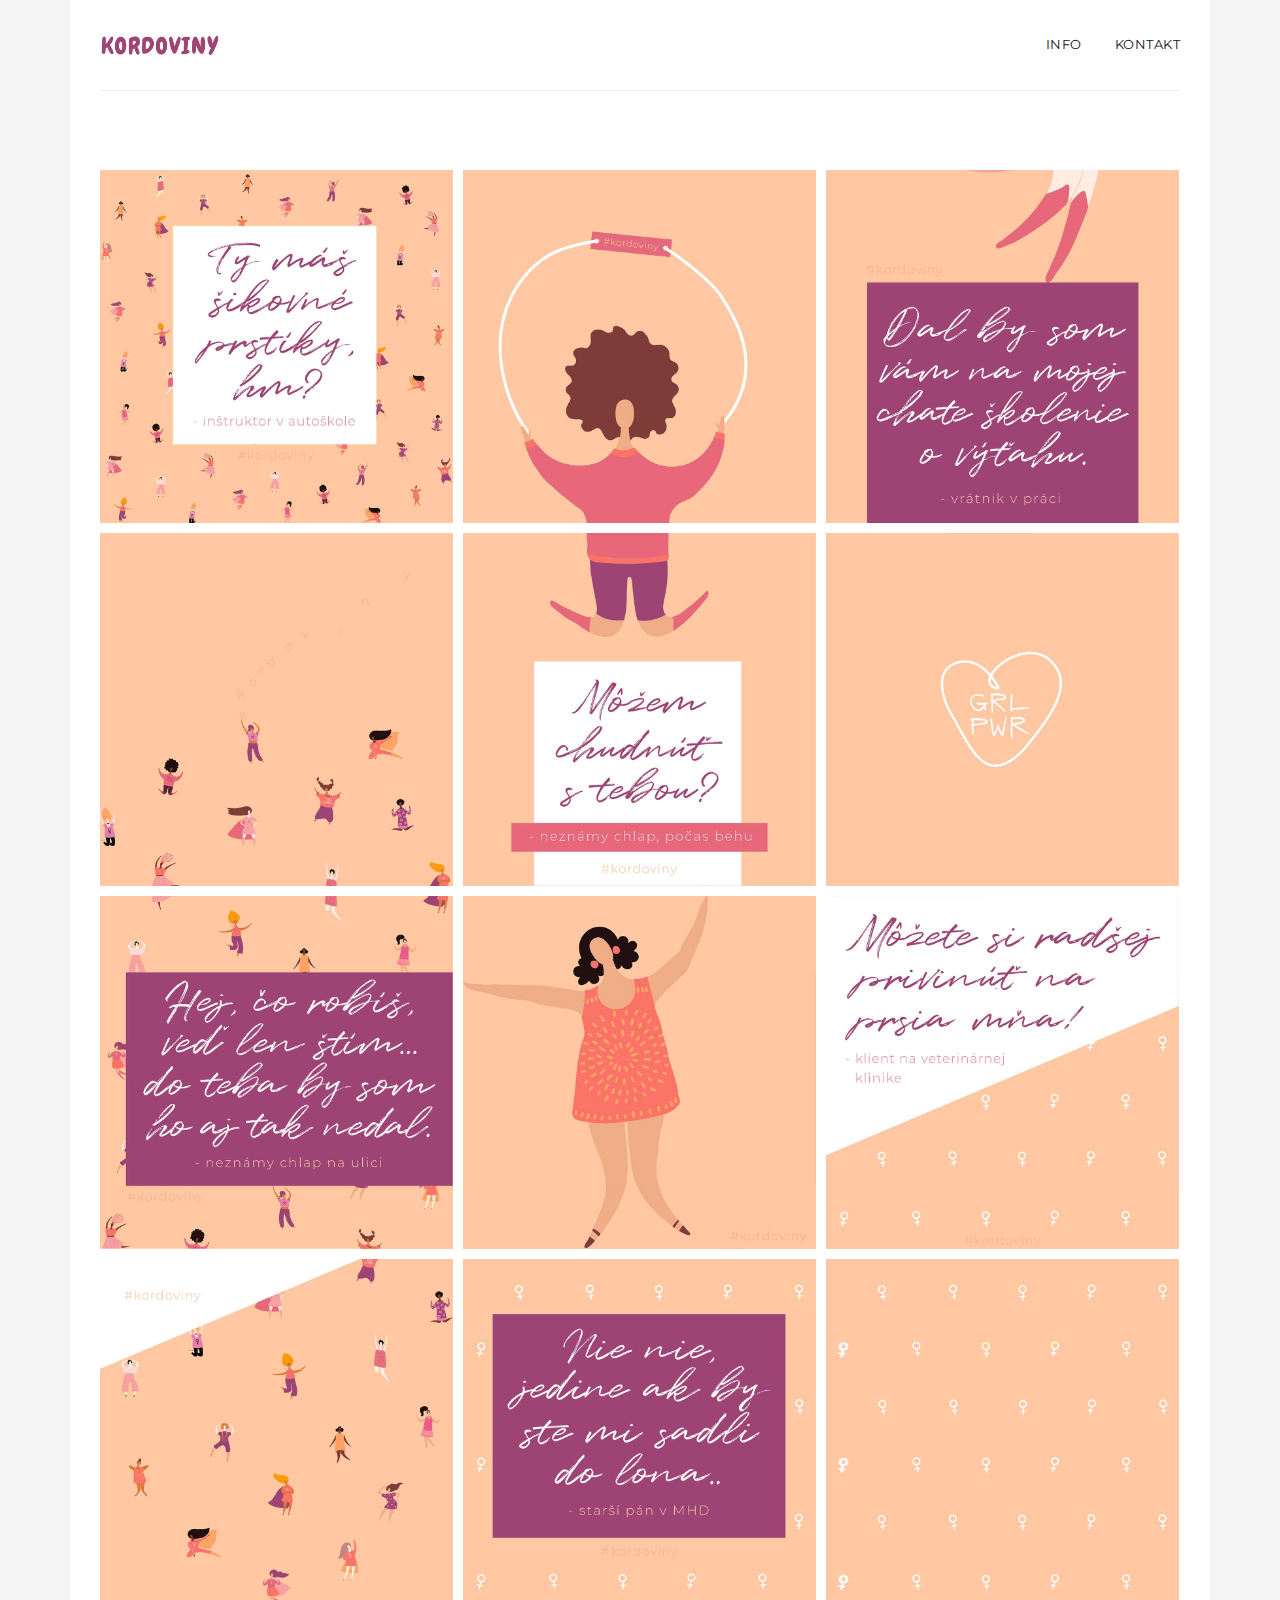
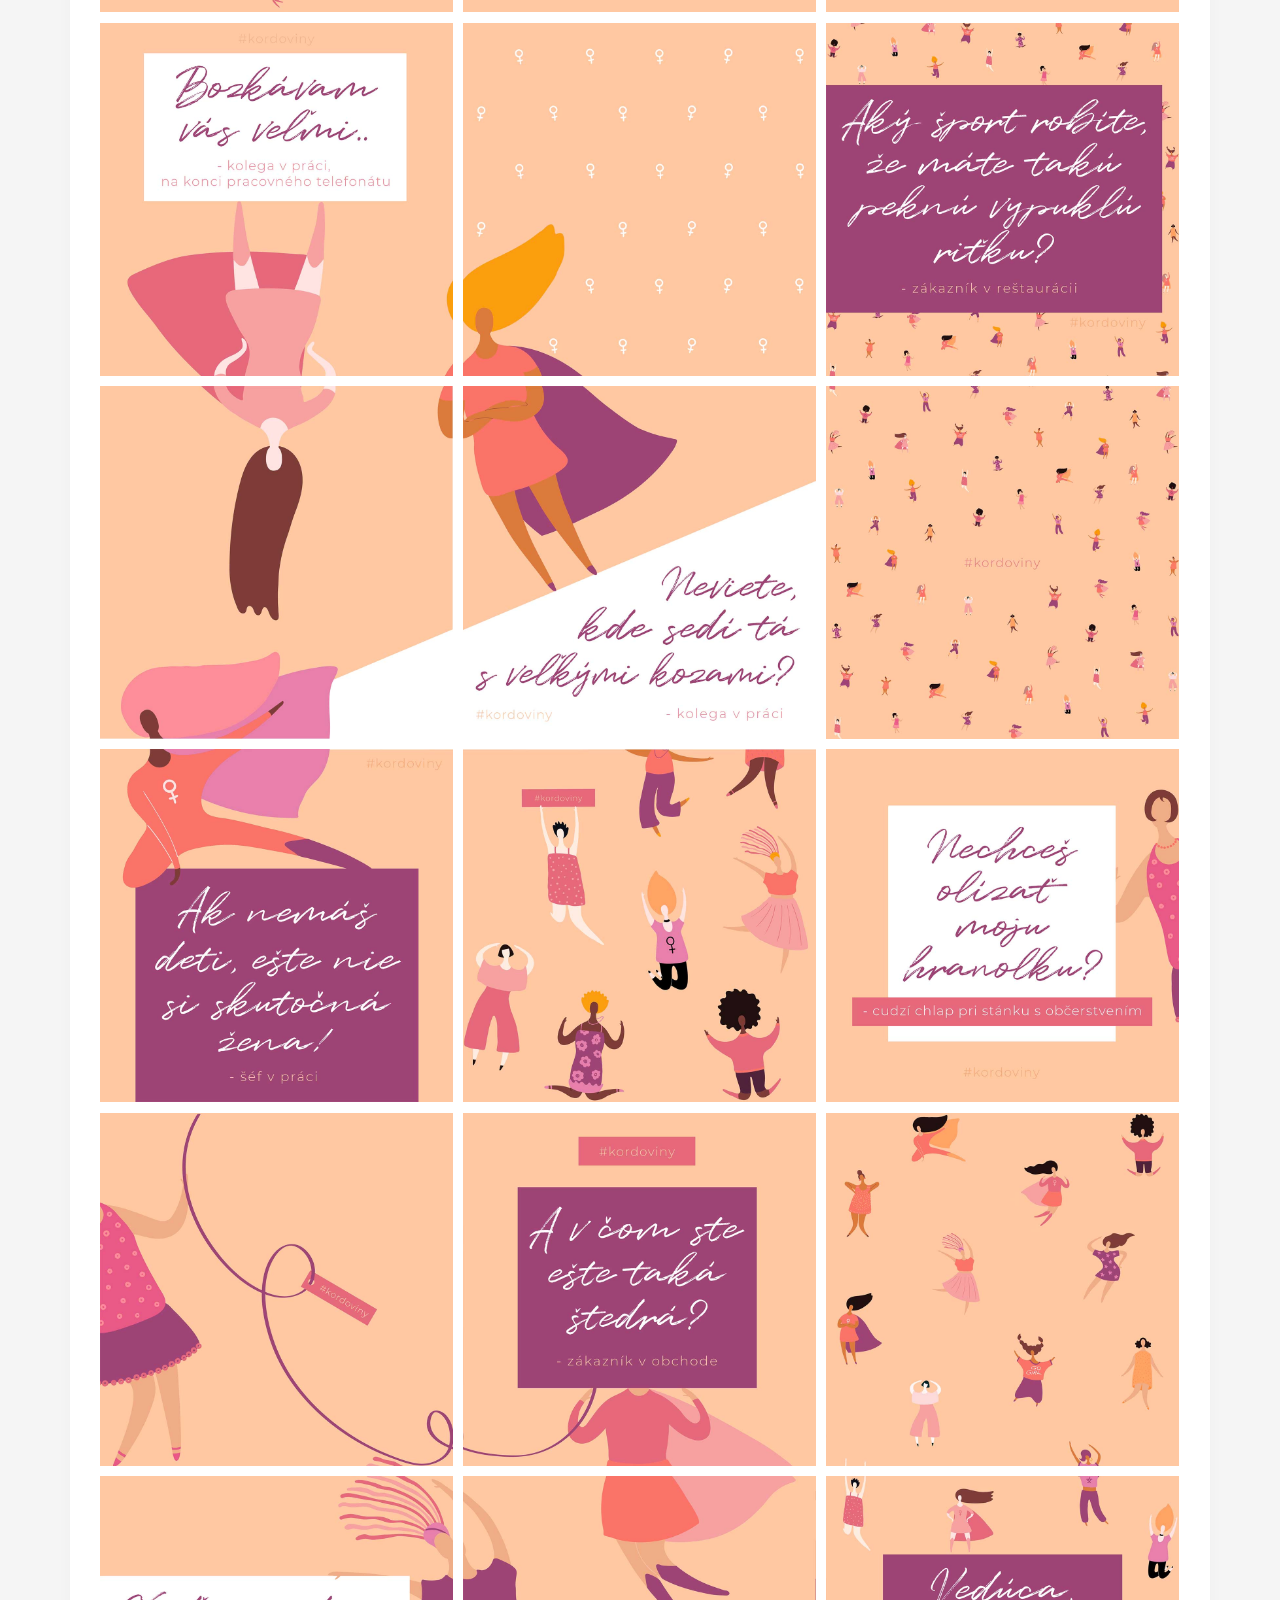
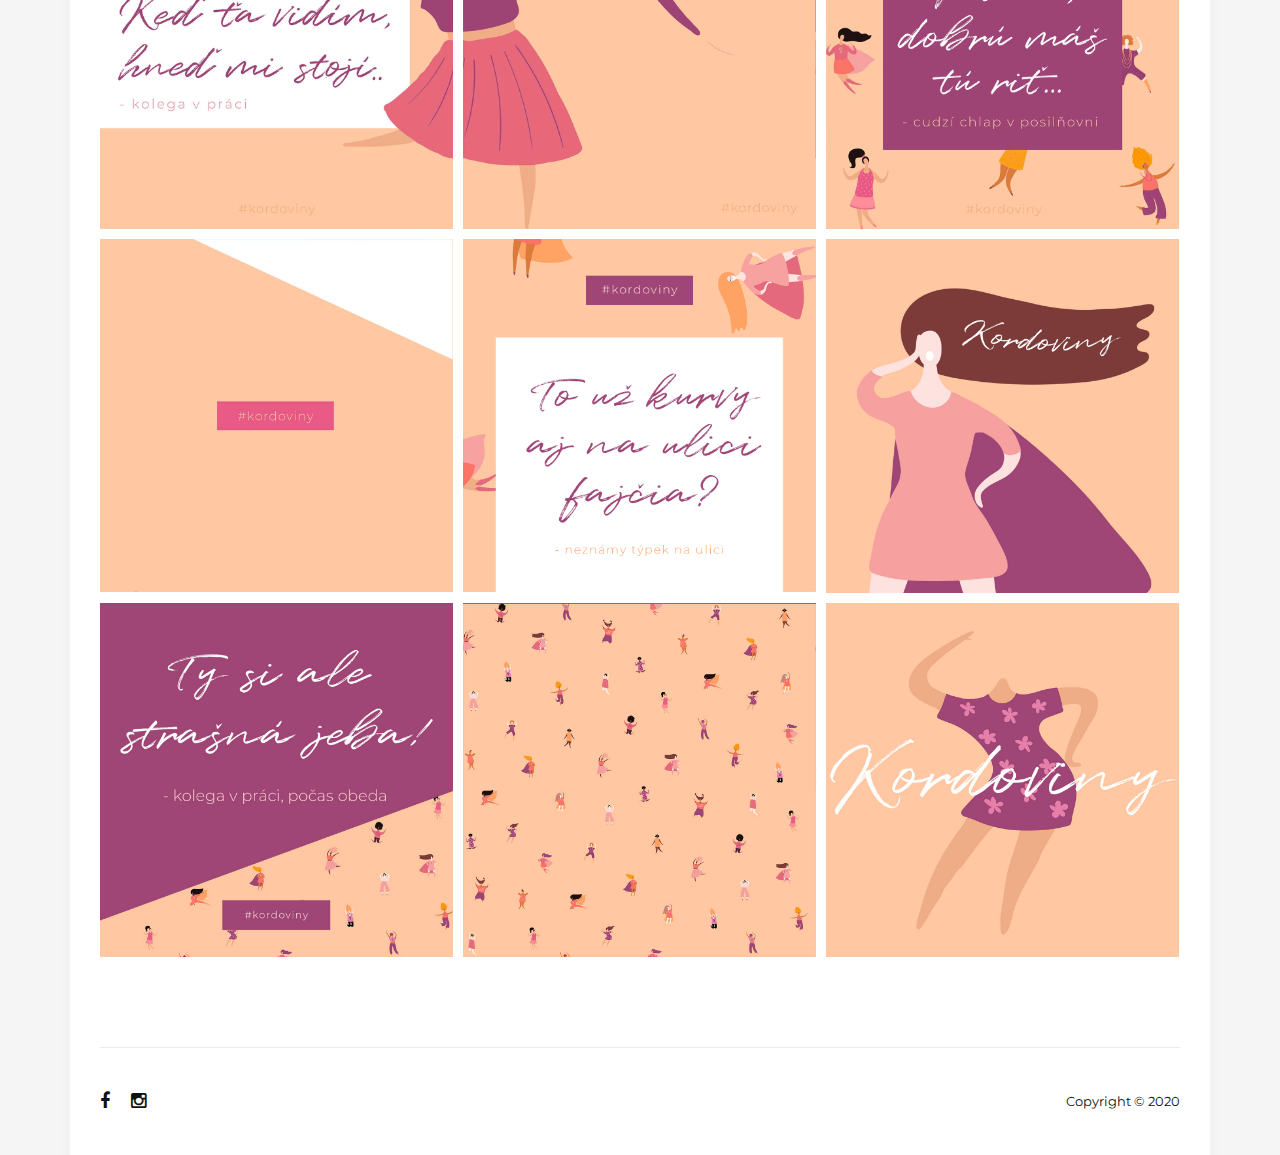
==== index.html @ 315b5cdc "initial commit from anicka" ====
<!DOCTYPE html>
<html lang="en">
<head>

<!-- page title -->
<title>Kordoviny</title>

<!-- theme css --> 
<link href="assets/css/structure.css" rel="stylesheet" type="text/css" />
<link href="assets/css/style.css" rel="stylesheet" type="text/css" />
<link href="assets/css/responsive.css" rel="stylesheet" type="text/css" />
<link href="assets/css/animate.css" rel="stylesheet" type="text/css" />
<!-- carousel css -->
<link href="assets/js/lib/owl-carousel/owl.carousel.css" rel="stylesheet">

<!-- responsive meta tag -->
<meta name="viewport" content="width=device-width, initial-scale=1.0" />
<meta charset="UTF-8">

<!-- google fonts used -->
<link href='https://fonts.googleapis.com/css?family=Montserrat' rel='stylesheet' type='text/css'>
<link href='https://fonts.googleapis.com/css?family=Open+Sans:400,300' rel='stylesheet' type='text/css'>

</head>


<body class="page-template-portfolio boxed">

<!-- header -->
<header id="site-header" class="fixed-header">
	
	<div class="header-main">
		<div class="container">

			<div class="header-inner clearfix">
		
				<div class="medium-header-container">
				
					<!-- Site logo -->
					<a href="index.html" id="site-logo"></a>
					
					<!-- Mobile burger icon -->
					<div id="mobile-nav-button" class="hidden-desk hidden-tab">
						<div id="mobile-nav-icon">
							<span></span>
							<span></span>
							<span></span>
							<span></span>
						</div>
					</div>
					
				</div>
				
				<!-- header nav menu -->
				<nav id="header-nav">
				
					<ul id="nav-ul" class="menu font-montserrat-reg clearfix">
					
						
						
						
						<!-- Nav item - no drop down -->
						<li class="menu-item menu-item-has-children">
							<a href="info.html">Info<span class="sub-drop-icon fa fa-angle-down"></span></a>
							
						</li>
						
						
						
						<!-- Nav item - single tier drop down -->
						<li class="menu-item menu-item-has-children">
							<a href="kontakt.html">Kontakt<span class="sub-drop-icon fa fa-angle-down"></span></a>
							
						</li>
						
					</ul>
				
				</nav>
				
			</div>
			
		</div>
	</div>

</header>


<div id="main-content">

	<!-- portfolio section -->
	<section class="portfolio-section">
		<div class="container">
		
			<div class="section-inner no-border">
			
				
		
				<!-- portfolio item list -->
				<ul id="portfolio-items" class="row clearfix" data-layout-style="grid">
			
					<!-- 170 -->
					<li class="col-xlarge-4 col-medium-4 ">
							<img src="assets/img/kordoviny_170.jpg" class="image" alt="" />
					</li>
					
					<!-- 169 -->
					<li class="col-xlarge-4 col-medium-4 ">
							<img src="assets/img/kordoviny_169.jpg" class="image" alt="" />
					</li>
					
					<!-- 168 -->
					<li class="col-xlarge-4 col-medium-4 ">
						<a href="#" class="portfolio-item">
							<img src="assets/img/kordoviny_168.jpg" class="image" alt="" />
						</a>
					</li>
					
									
					<!-- 167 -->
					<li class="col-xlarge-4 col-medium-4 ">
							<img src="assets/img/kordoviny_167.jpg" class="image" alt="" />
					</li>
					
					<!-- 166 -->
					<li class="col-xlarge-4 col-medium-4 design">
							<img src="assets/img/kordoviny_166.jpg" class="image" alt="" />
					</li>
					
					<!-- 165 -->
					<li class="col-xlarge-4 col-medium-4 design">
						<a href="#" class="portfolio-item">
							<img src="assets/img/kordoviny_165.jpg" class="image" alt="" />
						</a>
					</li>
					
					<!-- 164 -->
					<li class="col-xlarge-4 col-medium-4 design">
						<a href="#" class="portfolio-item">
							<img src="assets/img/kordoviny_164.jpg" class="image" alt="" />
						</a>
					</li>
					
					<!-- 163 -->
					<li class="col-xlarge-4 col-medium-4 ">
							<img src="assets/img/kordoviny_163.jpg" class="image" alt="" />
					</li>
					
					<!-- 162 -->
					<li class="col-xlarge-4 col-medium-4 design">
							<img src="assets/img/kordoviny_162.jpg" class="image" alt="" />
					</li>
					
					<!-- 161 -->
					<li class="col-xlarge-4 col-medium-4 design">
						<a href="#" class="portfolio-item">
							<img src="assets/img/kordoviny_161.jpg" class="image" alt="" />
						</a>
					</li>
					
					<!-- 160 -->
					<li class="col-xlarge-4 col-medium-4 ">
							<img src="assets/img/kordoviny_160.jpg" class="image" alt="" />
					</li>
					
					<!-- 159 -->
					<li class="col-xlarge-4 col-medium-4 design">
							<img src="assets/img/kordoviny_159.jpg" class="image" alt="" />
					</li>
					
					<!-- 158 -->
					<li class="col-xlarge-4 col-medium-4 ">
						<a href="#" class="portfolio-item">
							<img src="assets/img/kordoviny_158.jpg" class="image" alt="" />
						</a>
					</li>
					
					<!-- 157 -->
					<li class="col-xlarge-4 col-medium-4 ">
							<img src="assets/img/kordoviny_157.jpg" class="image" alt="" />
					</li>
					
					<!-- 156 -->
					<li class="col-xlarge-4 col-medium-4 ">
							<img src="assets/img/kordoviny_156.jpg" class="image" alt="" />
					</li>
					
					<!-- 155 -->
					<li class="col-xlarge-4 col-medium-4 ">
						<a href="#" class="portfolio-item">
							<img src="assets/img/kordoviny_155.jpg" class="image" alt="" />
						</a>
					</li>
					
					<!-- 154 -->
					<li class="col-xlarge-4 col-medium-4 ">
							<img src="assets/img/kordoviny_154.jpg" class="image" alt="" />
					</li>
					
					<!-- 153 -->
					<li class="col-xlarge-4 col-medium-4 ">
							<img src="assets/img/kordoviny_153.jpg" class="image" alt="" />
					</li>
					
					<!-- 152 -->
					<li class="col-xlarge-4 col-medium-4 ">
						<a href="#" class="portfolio-item">
							<img src="assets/img/kordoviny_152.jpg" class="image" alt="" />
						</a>
					</li>
					
					<!-- 151 -->
					<li class="col-xlarge-4 col-medium-4 ">
							<img src="assets/img/kordoviny_151.jpg" class="image" alt="" />
					</li>
					
					<!-- 150 -->
					<li class="col-xlarge-4 col-medium-4 ">
							<img src="assets/img/kordoviny_150.jpg" class="image" alt="" />
					</li>
					
					<!-- 149 -->
					<li class="col-xlarge-4 col-medium-4 ">
						<a href="#" class="portfolio-item">
							<img src="assets/img/kordoviny_149.jpg" class="image" alt="" />
						</a>
					</li>
					
					<!-- 148 -->
					<li class="col-xlarge-4 col-medium-4 ">
							<img src="assets/img/kordoviny_148.jpg" class="image" alt="" />
					</li>
					
					<!-- 147 -->
					<li class="col-xlarge-4 col-medium-4 ">
							<img src="assets/img/kordoviny_147.jpg" class="image" alt="" />
					</li>
					
					<!-- 146 -->
					<li class="col-xlarge-4 col-medium-4 ">
						<a href="#" class="portfolio-item">
							<img src="assets/img/kordoviny_146.jpg" class="image" alt="" />
						</a>
					</li>
					
					<!-- 145 -->
					<li class="col-xlarge-4 col-medium-4 ">
							<img src="assets/img/kordoviny_145.jpg" class="image" alt="" />
					</li>
					
					<!-- 144 -->
					<li class="col-xlarge-4 col-medium-4 ">
							<img src="assets/img/kordoviny_144.jpg" class="image" alt="" />
					</li>					
					
					<!-- 143 -->
					<li class="col-xlarge-4 col-medium-4 design">
						<a href="kordoviny_post-1.html" class="portfolio-item">
							<img src="assets/img/kordoviny_143.jpg" class="image" alt="" />
						</a>
					</li>
					
					
					
					<!-- 005 -->
					<li class="col-xlarge-4 col-medium-4 design">
						<a href="#" class="portfolio-item">
							<img src="assets/img/kordoviny_5.jpg" class="image" alt="" />
							
						</a>
					</li>

					<!-- 004 -->
					<li class="col-xlarge-4 col-medium-4 design">
							<img src="assets/img/kordoviny_4.jpg" class="image" alt="" />
												
					</li>
														
					<!-- 003 -->
					<li class="col-xlarge-4 col-medium-4 design">
						
							<img src="assets/img/kordoviny_3.jpg" class="image" alt="" />
							
						</a>
					</li>
					
					<!-- 002 -->
					<li class="col-xlarge-4 col-medium-4 design">
						
							<img src="assets/img/kordoviny_2.jpg" class="image" alt="" />
													
					</li>
					
					<!-- 001 -->
					<li class="col-xlarge-4 col-medium-4 design">
						<a href="kordoviny_post-1.html" class="portfolio-item">
							<img src="assets/img/kordoviny_1.jpg" class="image" alt="" />
							<!-- portfolio item hover -->
							<div class="portfolio-hover">
								<div class="portfolio-hover-content">
									<h3 class="font-montserrat-reg">Ahojte!</h3>
									<p class="font-opensans-reg">19.8.2019</p>
								</div>
							</div>
						</a>
					</li>
					
				
					
				
					
					
					
					
					
				</ul>
				
				
				
				
				
				
				
				
				
				
				
			
			</div>
		
		</div>
	</section>
	
</div>


<!-- footer -->
<footer>

	<div id="footer-main">
		<div class="container">
			
			<div id="footer-inner" class="clearfix">
			
				<!-- footer social icons -->
				<ul id="footer-social">
					<li><a href="https://www.facebook.com/kordoviny" target="_blank"><i class="fa fa-facebook"></i></a></li>
					<li><a href="https://www.instagram.com/kordoviny/" target="_blank"><i class="fa fa-instagram"></i></a></li>
				</ul>
				
				<!-- footer right section -->
				<div id="footer-right">
				
					<!-- copyright text -->
					<p id="footer-copyright" class="font-montserrat-reg">Copyright &copy; 2020</p>
				
					<!-- scroll to top -->
					<div id="scroll-top">
						<span class="fa fa-angle-up"></span>
					</div>
				
				</div>
			
			</div>
			
		</div>
	</div>

</footer>


<script type="text/javascript" src="http://ajax.googleapis.com/ajax/libs/jquery/2.0.0/jquery.min.js"></script>
<script type="text/javascript" src="assets/js/lib/owl-carousel/owl.carousel.min.js"></script>
<script type="text/javascript" src="assets/js/lib/jquery.sharrre.min.js"></script>
<script type="text/javascript" src="assets/js/lib/isotope/isotope.js"></script>
<script type="text/javascript" src="assets/js/lib/isotope/packery.js"></script>
<script type="text/javascript" src="assets/js/main.js"></script>

</body>
</html>
---- assets/css/structure.css ----
/* --------------

Theme name: Intent
Author: Lucid Themes
Version: 1.0
Last change: 27/07/2016

-------------- */

html {-webkit-tap-highlight-color:rgba(0, 0, 0, 0);-webkit-font-smoothing: antialiased}
html{font-family:sans-serif;-ms-text-size-adjust:100%;-webkit-text-size-adjust:100%}body{margin:0}article,aside,details,figcaption,figure,footer,header,hgroup,main,nav,section,summary{display:block}audio,canvas,progress,video{display:inline-block;vertical-align:baseline}audio:not([controls]){display:none;height:0}[hidden],template{display:none}a{background:0 0}a:active,a:hover{outline:0}abbr[title]{border-bottom:1px dotted}b,strong{font-weight:700}dfn{font-style:italic}h1{font-size:2em;margin:.67em 0}mark{background:#ff0;color:#000}small{font-size:80%}sub,sup{font-size:75%;line-height:0;position:relative;vertical-align:baseline}sup{top:-.5em}sub{bottom:-.25em}img{border:0}svg:not(:root){overflow:hidden}figure{margin:1em 40px}hr{-moz-box-sizing:content-box;box-sizing:content-box;height:0}pre{overflow:auto}code,kbd,pre,samp{font-family:monospace,monospace;font-size:1em}button,input,optgroup,select,textarea{color:inherit;font:inherit;margin:0}button{overflow:visible}button,select{text-transform:none}button,html input[type=button],input[type=reset],input[type=submit]{-webkit-appearance:button;cursor:pointer}button[disabled],html input[disabled]{cursor:default}button::-moz-focus-inner,input::-moz-focus-inner{border:0;padding:0}input{line-height:normal}input[type=checkbox],input[type=radio]{box-sizing:border-box;padding:0}input[type=number]::-webkit-inner-spin-button,input[type=number]::-webkit-outer-spin-button{height:auto}input[type=search]{-webkit-appearance:textfield;-moz-box-sizing:content-box;-webkit-box-sizing:content-box;box-sizing:content-box}input[type=search]::-webkit-search-cancel-button,input[type=search]::-webkit-search-decoration{-webkit-appearance:none}fieldset{border:1px solid silver;margin:0 2px;padding:.35em .625em .75em}legend{border:0;padding:0}textarea{overflow:auto}optgroup{font-weight:700}table{border-collapse:collapse;border-spacing:0}td,th{padding:0}

body {-webkit-print-color-adjust:exact;font-size:13px;line-height:1.5;color:#333}

.container {margin:0 auto;padding:0 15px}

*,*:before,*:after{-webkit-box-sizing:border-box;-moz-box-sizing:border-box;box-sizing:border-box;}
*:focus, a:focus {outline:0}

.row{margin-left:-15px;margin-right:-15px}
.row:before,.row:after{content:" ";display:table}
.row:after{clear:both}

.clear {clear:both}
.clearfix:after{content:'';display:block;font-size:0;height:0;clear:both}

*[class*="col-"] {position:relative;min-height:1px;padding:0 15px;}

@font-face{font-family:'FontAwesome';src:url('../fonts/fontawesome-webfont.eot?v=4.3.0');src:url('../fonts/fontawesome-webfont.eot?#iefix&v=4.3.0') format('embedded-opentype'),url('../fonts/fontawesome-webfont.woff2?v=4.3.0') format('woff2'),url('../fonts/fontawesome-webfont.woff?v=4.3.0') format('woff'),url('../fonts/fontawesome-webfont.ttf?v=4.3.0') format('truetype'),url('../fonts/fontawesome-webfont.svg?v=4.3.0#fontawesomeregular') format('svg');font-weight:normal;font-style:normal}.fa{display:inline-block;font:normal normal normal 14px/1 FontAwesome;font-size:inherit;text-rendering:auto;-webkit-font-smoothing:antialiased;-moz-osx-font-smoothing:grayscale;transform:translate(0, 0)}.fa-lg{font-size:1.33333333em;line-height:.75em;vertical-align:-15%}.fa-2x{font-size:2em}.fa-3x{font-size:3em}.fa-4x{font-size:4em}.fa-5x{font-size:5em}.fa-fw{width:1.28571429em;text-align:center}.fa-ul{padding-left:0;margin-left:2.14285714em;list-style-type:none}.fa-ul>li{position:relative}.fa-li{position:absolute;left:-2.14285714em;width:2.14285714em;top:.14285714em;text-align:center}.fa-li.fa-lg{left:-1.85714286em}.fa-border{padding:.2em .25em .15em;border:solid .08em #eee;border-radius:.1em}.pull-right{float:right}.pull-left{float:left}.fa.pull-left{margin-right:.3em}.fa.pull-right{margin-left:.3em}.fa-spin{-webkit-animation:fa-spin 2s infinite linear;animation:fa-spin 2s infinite linear}.fa-pulse{-webkit-animation:fa-spin 1s infinite steps(8);animation:fa-spin 1s infinite steps(8)}@-webkit-keyframes fa-spin{0%{-webkit-transform:rotate(0deg);transform:rotate(0deg)}100%{-webkit-transform:rotate(359deg);transform:rotate(359deg)}}@keyframes fa-spin{0%{-webkit-transform:rotate(0deg);transform:rotate(0deg)}100%{-webkit-transform:rotate(359deg);transform:rotate(359deg)}}.fa-rotate-90{filter:progid:DXImageTransform.Microsoft.BasicImage(rotation=1);-webkit-transform:rotate(90deg);-ms-transform:rotate(90deg);transform:rotate(90deg)}.fa-rotate-180{filter:progid:DXImageTransform.Microsoft.BasicImage(rotation=2);-webkit-transform:rotate(180deg);-ms-transform:rotate(180deg);transform:rotate(180deg)}.fa-rotate-270{filter:progid:DXImageTransform.Microsoft.BasicImage(rotation=3);-webkit-transform:rotate(270deg);-ms-transform:rotate(270deg);transform:rotate(270deg)}.fa-flip-horizontal{filter:progid:DXImageTransform.Microsoft.BasicImage(rotation=0, mirror=1);-webkit-transform:scale(-1, 1);-ms-transform:scale(-1, 1);transform:scale(-1, 1)}.fa-flip-vertical{filter:progid:DXImageTransform.Microsoft.BasicImage(rotation=2, mirror=1);-webkit-transform:scale(1, -1);-ms-transform:scale(1, -1);transform:scale(1, -1)}:root .fa-rotate-90,:root .fa-rotate-180,:root .fa-rotate-270,:root .fa-flip-horizontal,:root .fa-flip-vertical{filter:none}.fa-stack{position:relative;display:inline-block;width:2em;height:2em;line-height:2em;vertical-align:middle}.fa-stack-1x,.fa-stack-2x{position:absolute;left:0;width:100%;text-align:center}.fa-stack-1x{line-height:inherit}.fa-stack-2x{font-size:2em}.fa-inverse{color:#fff}.fa-glass:before{content:"\f000"}.fa-music:before{content:"\f001"}.fa-search:before{content:"\f002"}.fa-envelope-o:before{content:"\f003"}.fa-heart:before{content:"\f004"}.fa-star:before{content:"\f005"}.fa-star-o:before{content:"\f006"}.fa-user:before{content:"\f007"}.fa-film:before{content:"\f008"}.fa-th-large:before{content:"\f009"}.fa-th:before{content:"\f00a"}.fa-th-list:before{content:"\f00b"}.fa-check:before{content:"\f00c"}.fa-remove:before,.fa-close:before,.fa-times:before{content:"\f00d"}.fa-search-plus:before{content:"\f00e"}.fa-search-minus:before{content:"\f010"}.fa-power-off:before{content:"\f011"}.fa-signal:before{content:"\f012"}.fa-gear:before,.fa-cog:before{content:"\f013"}.fa-trash-o:before{content:"\f014"}.fa-home:before{content:"\f015"}.fa-file-o:before{content:"\f016"}.fa-clock-o:before{content:"\f017"}.fa-road:before{content:"\f018"}.fa-download:before{content:"\f019"}.fa-arrow-circle-o-down:before{content:"\f01a"}.fa-arrow-circle-o-up:before{content:"\f01b"}.fa-inbox:before{content:"\f01c"}.fa-play-circle-o:before{content:"\f01d"}.fa-rotate-right:before,.fa-repeat:before{content:"\f01e"}.fa-refresh:before{content:"\f021"}.fa-list-alt:before{content:"\f022"}.fa-lock:before{content:"\f023"}.fa-flag:before{content:"\f024"}.fa-headphones:before{content:"\f025"}.fa-volume-off:before{content:"\f026"}.fa-volume-down:before{content:"\f027"}.fa-volume-up:before{content:"\f028"}.fa-qrcode:before{content:"\f029"}.fa-barcode:before{content:"\f02a"}.fa-tag:before{content:"\f02b"}.fa-tags:before{content:"\f02c"}.fa-book:before{content:"\f02d"}.fa-bookmark:before{content:"\f02e"}.fa-print:before{content:"\f02f"}.fa-camera:before{content:"\f030"}.fa-font:before{content:"\f031"}.fa-bold:before{content:"\f032"}.fa-italic:before{content:"\f033"}.fa-text-height:before{content:"\f034"}.fa-text-width:before{content:"\f035"}.fa-align-left:before{content:"\f036"}.fa-align-center:before{content:"\f037"}.fa-align-right:before{content:"\f038"}.fa-align-justify:before{content:"\f039"}.fa-list:before{content:"\f03a"}.fa-dedent:before,.fa-outdent:before{content:"\f03b"}.fa-indent:before{content:"\f03c"}.fa-video-camera:before{content:"\f03d"}.fa-photo:before,.fa-image:before,.fa-picture-o:before{content:"\f03e"}.fa-pencil:before{content:"\f040"}.fa-map-marker:before{content:"\f041"}.fa-adjust:before{content:"\f042"}.fa-tint:before{content:"\f043"}.fa-edit:before,.fa-pencil-square-o:before{content:"\f044"}.fa-share-square-o:before{content:"\f045"}.fa-check-square-o:before{content:"\f046"}.fa-arrows:before{content:"\f047"}.fa-step-backward:before{content:"\f048"}.fa-fast-backward:before{content:"\f049"}.fa-backward:before{content:"\f04a"}.fa-play:before{content:"\f04b"}.fa-pause:before{content:"\f04c"}.fa-stop:before{content:"\f04d"}.fa-forward:before{content:"\f04e"}.fa-fast-forward:before{content:"\f050"}.fa-step-forward:before{content:"\f051"}.fa-eject:before{content:"\f052"}.fa-chevron-left:before{content:"\f053"}.fa-chevron-right:before{content:"\f054"}.fa-plus-circle:before{content:"\f055"}.fa-minus-circle:before{content:"\f056"}.fa-times-circle:before{content:"\f057"}.fa-check-circle:before{content:"\f058"}.fa-question-circle:before{content:"\f059"}.fa-info-circle:before{content:"\f05a"}.fa-crosshairs:before{content:"\f05b"}.fa-times-circle-o:before{content:"\f05c"}.fa-check-circle-o:before{content:"\f05d"}.fa-ban:before{content:"\f05e"}.fa-arrow-left:before{content:"\f060"}.fa-arrow-right:before{content:"\f061"}.fa-arrow-up:before{content:"\f062"}.fa-arrow-down:before{content:"\f063"}.fa-mail-forward:before,.fa-share:before{content:"\f064"}.fa-expand:before{content:"\f065"}.fa-compress:before{content:"\f066"}.fa-plus:before{content:"\f067"}.fa-minus:before{content:"\f068"}.fa-asterisk:before{content:"\f069"}.fa-exclamation-circle:before{content:"\f06a"}.fa-gift:before{content:"\f06b"}.fa-leaf:before{content:"\f06c"}.fa-fire:before{content:"\f06d"}.fa-eye:before{content:"\f06e"}.fa-eye-slash:before{content:"\f070"}.fa-warning:before,.fa-exclamation-triangle:before{content:"\f071"}.fa-plane:before{content:"\f072"}.fa-calendar:before{content:"\f073"}.fa-random:before{content:"\f074"}.fa-comment:before{content:"\f075"}.fa-magnet:before{content:"\f076"}.fa-chevron-up:before{content:"\f077"}.fa-chevron-down:before{content:"\f078"}.fa-retweet:before{content:"\f079"}.fa-shopping-cart:before{content:"\f07a"}.fa-folder:before{content:"\f07b"}.fa-folder-open:before{content:"\f07c"}.fa-arrows-v:before{content:"\f07d"}.fa-arrows-h:before{content:"\f07e"}.fa-bar-chart-o:before,.fa-bar-chart:before{content:"\f080"}.fa-twitter-square:before{content:"\f081"}.fa-facebook-square:before{content:"\f082"}.fa-camera-retro:before{content:"\f083"}.fa-key:before{content:"\f084"}.fa-gears:before,.fa-cogs:before{content:"\f085"}.fa-comments:before{content:"\f086"}.fa-thumbs-o-up:before{content:"\f087"}.fa-thumbs-o-down:before{content:"\f088"}.fa-star-half:before{content:"\f089"}.fa-heart-o:before{content:"\f08a"}.fa-sign-out:before{content:"\f08b"}.fa-linkedin-square:before{content:"\f08c"}.fa-thumb-tack:before{content:"\f08d"}.fa-external-link:before{content:"\f08e"}.fa-sign-in:before{content:"\f090"}.fa-trophy:before{content:"\f091"}.fa-github-square:before{content:"\f092"}.fa-upload:before{content:"\f093"}.fa-lemon-o:before{content:"\f094"}.fa-phone:before{content:"\f095"}.fa-square-o:before{content:"\f096"}.fa-bookmark-o:before{content:"\f097"}.fa-phone-square:before{content:"\f098"}.fa-twitter:before{content:"\f099"}.fa-facebook-f:before,.fa-facebook:before{content:"\f09a"}.fa-github:before{content:"\f09b"}.fa-unlock:before{content:"\f09c"}.fa-credit-card:before{content:"\f09d"}.fa-rss:before{content:"\f09e"}.fa-hdd-o:before{content:"\f0a0"}.fa-bullhorn:before{content:"\f0a1"}.fa-bell:before{content:"\f0f3"}.fa-certificate:before{content:"\f0a3"}.fa-hand-o-right:before{content:"\f0a4"}.fa-hand-o-left:before{content:"\f0a5"}.fa-hand-o-up:before{content:"\f0a6"}.fa-hand-o-down:before{content:"\f0a7"}.fa-arrow-circle-left:before{content:"\f0a8"}.fa-arrow-circle-right:before{content:"\f0a9"}.fa-arrow-circle-up:before{content:"\f0aa"}.fa-arrow-circle-down:before{content:"\f0ab"}.fa-globe:before{content:"\f0ac"}.fa-wrench:before{content:"\f0ad"}.fa-tasks:before{content:"\f0ae"}.fa-filter:before{content:"\f0b0"}.fa-briefcase:before{content:"\f0b1"}.fa-arrows-alt:before{content:"\f0b2"}.fa-group:before,.fa-users:before{content:"\f0c0"}.fa-chain:before,.fa-link:before{content:"\f0c1"}.fa-cloud:before{content:"\f0c2"}.fa-flask:before{content:"\f0c3"}.fa-cut:before,.fa-scissors:before{content:"\f0c4"}.fa-copy:before,.fa-files-o:before{content:"\f0c5"}.fa-paperclip:before{content:"\f0c6"}.fa-save:before,.fa-floppy-o:before{content:"\f0c7"}.fa-square:before{content:"\f0c8"}.fa-navicon:before,.fa-reorder:before,.fa-bars:before{content:"\f0c9"}.fa-list-ul:before{content:"\f0ca"}.fa-list-ol:before{content:"\f0cb"}.fa-strikethrough:before{content:"\f0cc"}.fa-underline:before{content:"\f0cd"}.fa-table:before{content:"\f0ce"}.fa-magic:before{content:"\f0d0"}.fa-truck:before{content:"\f0d1"}.fa-pinterest:before{content:"\f0d2"}.fa-pinterest-square:before{content:"\f0d3"}.fa-google-plus-square:before{content:"\f0d4"}.fa-google-plus:before{content:"\f0d5"}.fa-money:before{content:"\f0d6"}.fa-caret-down:before{content:"\f0d7"}.fa-caret-up:before{content:"\f0d8"}.fa-caret-left:before{content:"\f0d9"}.fa-caret-right:before{content:"\f0da"}.fa-columns:before{content:"\f0db"}.fa-unsorted:before,.fa-sort:before{content:"\f0dc"}.fa-sort-down:before,.fa-sort-desc:before{content:"\f0dd"}.fa-sort-up:before,.fa-sort-asc:before{content:"\f0de"}.fa-envelope:before{content:"\f0e0"}.fa-linkedin:before{content:"\f0e1"}.fa-rotate-left:before,.fa-undo:before{content:"\f0e2"}.fa-legal:before,.fa-gavel:before{content:"\f0e3"}.fa-dashboard:before,.fa-tachometer:before{content:"\f0e4"}.fa-comment-o:before{content:"\f0e5"}.fa-comments-o:before{content:"\f0e6"}.fa-flash:before,.fa-bolt:before{content:"\f0e7"}.fa-sitemap:before{content:"\f0e8"}.fa-umbrella:before{content:"\f0e9"}.fa-paste:before,.fa-clipboard:before{content:"\f0ea"}.fa-lightbulb-o:before{content:"\f0eb"}.fa-exchange:before{content:"\f0ec"}.fa-cloud-download:before{content:"\f0ed"}.fa-cloud-upload:before{content:"\f0ee"}.fa-user-md:before{content:"\f0f0"}.fa-stethoscope:before{content:"\f0f1"}.fa-suitcase:before{content:"\f0f2"}.fa-bell-o:before{content:"\f0a2"}.fa-coffee:before{content:"\f0f4"}.fa-cutlery:before{content:"\f0f5"}.fa-file-text-o:before{content:"\f0f6"}.fa-building-o:before{content:"\f0f7"}.fa-hospital-o:before{content:"\f0f8"}.fa-ambulance:before{content:"\f0f9"}.fa-medkit:before{content:"\f0fa"}.fa-fighter-jet:before{content:"\f0fb"}.fa-beer:before{content:"\f0fc"}.fa-h-square:before{content:"\f0fd"}.fa-plus-square:before{content:"\f0fe"}.fa-angle-double-left:before{content:"\f100"}.fa-angle-double-right:before{content:"\f101"}.fa-angle-double-up:before{content:"\f102"}.fa-angle-double-down:before{content:"\f103"}.fa-angle-left:before{content:"\f104"}.fa-angle-right:before{content:"\f105"}.fa-angle-up:before{content:"\f106"}.fa-angle-down:before{content:"\f107"}.fa-desktop:before{content:"\f108"}.fa-laptop:before{content:"\f109"}.fa-tablet:before{content:"\f10a"}.fa-mobile-phone:before,.fa-mobile:before{content:"\f10b"}.fa-circle-o:before{content:"\f10c"}.fa-quote-left:before{content:"\f10d"}.fa-quote-right:before{content:"\f10e"}.fa-spinner:before{content:"\f110"}.fa-circle:before{content:"\f111"}.fa-mail-reply:before,.fa-reply:before{content:"\f112"}.fa-github-alt:before{content:"\f113"}.fa-folder-o:before{content:"\f114"}.fa-folder-open-o:before{content:"\f115"}.fa-smile-o:before{content:"\f118"}.fa-frown-o:before{content:"\f119"}.fa-meh-o:before{content:"\f11a"}.fa-gamepad:before{content:"\f11b"}.fa-keyboard-o:before{content:"\f11c"}.fa-flag-o:before{content:"\f11d"}.fa-flag-checkered:before{content:"\f11e"}.fa-terminal:before{content:"\f120"}.fa-code:before{content:"\f121"}.fa-mail-reply-all:before,.fa-reply-all:before{content:"\f122"}.fa-star-half-empty:before,.fa-star-half-full:before,.fa-star-half-o:before{content:"\f123"}.fa-location-arrow:before{content:"\f124"}.fa-crop:before{content:"\f125"}.fa-code-fork:before{content:"\f126"}.fa-unlink:before,.fa-chain-broken:before{content:"\f127"}.fa-question:before{content:"\f128"}.fa-info:before{content:"\f129"}.fa-exclamation:before{content:"\f12a"}.fa-superscript:before{content:"\f12b"}.fa-subscript:before{content:"\f12c"}.fa-eraser:before{content:"\f12d"}.fa-puzzle-piece:before{content:"\f12e"}.fa-microphone:before{content:"\f130"}.fa-microphone-slash:before{content:"\f131"}.fa-shield:before{content:"\f132"}.fa-calendar-o:before{content:"\f133"}.fa-fire-extinguisher:before{content:"\f134"}.fa-rocket:before{content:"\f135"}.fa-maxcdn:before{content:"\f136"}.fa-chevron-circle-left:before{content:"\f137"}.fa-chevron-circle-right:before{content:"\f138"}.fa-chevron-circle-up:before{content:"\f139"}.fa-chevron-circle-down:before{content:"\f13a"}.fa-html5:before{content:"\f13b"}.fa-css3:before{content:"\f13c"}.fa-anchor:before{content:"\f13d"}.fa-unlock-alt:before{content:"\f13e"}.fa-bullseye:before{content:"\f140"}.fa-ellipsis-h:before{content:"\f141"}.fa-ellipsis-v:before{content:"\f142"}.fa-rss-square:before{content:"\f143"}.fa-play-circle:before{content:"\f144"}.fa-ticket:before{content:"\f145"}.fa-minus-square:before{content:"\f146"}.fa-minus-square-o:before{content:"\f147"}.fa-level-up:before{content:"\f148"}.fa-level-down:before{content:"\f149"}.fa-check-square:before{content:"\f14a"}.fa-pencil-square:before{content:"\f14b"}.fa-external-link-square:before{content:"\f14c"}.fa-share-square:before{content:"\f14d"}.fa-compass:before{content:"\f14e"}.fa-toggle-down:before,.fa-caret-square-o-down:before{content:"\f150"}.fa-toggle-up:before,.fa-caret-square-o-up:before{content:"\f151"}.fa-toggle-right:before,.fa-caret-square-o-right:before{content:"\f152"}.fa-euro:before,.fa-eur:before{content:"\f153"}.fa-gbp:before{content:"\f154"}.fa-dollar:before,.fa-usd:before{content:"\f155"}.fa-rupee:before,.fa-inr:before{content:"\f156"}.fa-cny:before,.fa-rmb:before,.fa-yen:before,.fa-jpy:before{content:"\f157"}.fa-ruble:before,.fa-rouble:before,.fa-rub:before{content:"\f158"}.fa-won:before,.fa-krw:before{content:"\f159"}.fa-bitcoin:before,.fa-btc:before{content:"\f15a"}.fa-file:before{content:"\f15b"}.fa-file-text:before{content:"\f15c"}.fa-sort-alpha-asc:before{content:"\f15d"}.fa-sort-alpha-desc:before{content:"\f15e"}.fa-sort-amount-asc:before{content:"\f160"}.fa-sort-amount-desc:before{content:"\f161"}.fa-sort-numeric-asc:before{content:"\f162"}.fa-sort-numeric-desc:before{content:"\f163"}.fa-thumbs-up:before{content:"\f164"}.fa-thumbs-down:before{content:"\f165"}.fa-youtube-square:before{content:"\f166"}.fa-youtube:before{content:"\f167"}.fa-xing:before{content:"\f168"}.fa-xing-square:before{content:"\f169"}.fa-youtube-play:before{content:"\f16a"}.fa-dropbox:before{content:"\f16b"}.fa-stack-overflow:before{content:"\f16c"}.fa-instagram:before{content:"\f16d"}.fa-flickr:before{content:"\f16e"}.fa-adn:before{content:"\f170"}.fa-bitbucket:before{content:"\f171"}.fa-bitbucket-square:before{content:"\f172"}.fa-tumblr:before{content:"\f173"}.fa-tumblr-square:before{content:"\f174"}.fa-long-arrow-down:before{content:"\f175"}.fa-long-arrow-up:before{content:"\f176"}.fa-long-arrow-left:before{content:"\f177"}.fa-long-arrow-right:before{content:"\f178"}.fa-apple:before{content:"\f179"}.fa-windows:before{content:"\f17a"}.fa-android:before{content:"\f17b"}.fa-linux:before{content:"\f17c"}.fa-dribbble:before{content:"\f17d"}.fa-skype:before{content:"\f17e"}.fa-foursquare:before{content:"\f180"}.fa-trello:before{content:"\f181"}.fa-female:before{content:"\f182"}.fa-male:before{content:"\f183"}.fa-gittip:before,.fa-gratipay:before{content:"\f184"}.fa-sun-o:before{content:"\f185"}.fa-moon-o:before{content:"\f186"}.fa-archive:before{content:"\f187"}.fa-bug:before{content:"\f188"}.fa-vk:before{content:"\f189"}.fa-weibo:before{content:"\f18a"}.fa-renren:before{content:"\f18b"}.fa-pagelines:before{content:"\f18c"}.fa-stack-exchange:before{content:"\f18d"}.fa-arrow-circle-o-right:before{content:"\f18e"}.fa-arrow-circle-o-left:before{content:"\f190"}.fa-toggle-left:before,.fa-caret-square-o-left:before{content:"\f191"}.fa-dot-circle-o:before{content:"\f192"}.fa-wheelchair:before{content:"\f193"}.fa-vimeo-square:before{content:"\f194"}.fa-turkish-lira:before,.fa-try:before{content:"\f195"}.fa-plus-square-o:before{content:"\f196"}.fa-space-shuttle:before{content:"\f197"}.fa-slack:before{content:"\f198"}.fa-envelope-square:before{content:"\f199"}.fa-wordpress:before{content:"\f19a"}.fa-openid:before{content:"\f19b"}.fa-institution:before,.fa-bank:before,.fa-university:before{content:"\f19c"}.fa-mortar-board:before,.fa-graduation-cap:before{content:"\f19d"}.fa-yahoo:before{content:"\f19e"}.fa-google:before{content:"\f1a0"}.fa-reddit:before{content:"\f1a1"}.fa-reddit-square:before{content:"\f1a2"}.fa-stumbleupon-circle:before{content:"\f1a3"}.fa-stumbleupon:before{content:"\f1a4"}.fa-delicious:before{content:"\f1a5"}.fa-digg:before{content:"\f1a6"}.fa-pied-piper:before{content:"\f1a7"}.fa-pied-piper-alt:before{content:"\f1a8"}.fa-drupal:before{content:"\f1a9"}.fa-joomla:before{content:"\f1aa"}.fa-language:before{content:"\f1ab"}.fa-fax:before{content:"\f1ac"}.fa-building:before{content:"\f1ad"}.fa-child:before{content:"\f1ae"}.fa-paw:before{content:"\f1b0"}.fa-spoon:before{content:"\f1b1"}.fa-cube:before{content:"\f1b2"}.fa-cubes:before{content:"\f1b3"}.fa-behance:before{content:"\f1b4"}.fa-behance-square:before{content:"\f1b5"}.fa-steam:before{content:"\f1b6"}.fa-steam-square:before{content:"\f1b7"}.fa-recycle:before{content:"\f1b8"}.fa-automobile:before,.fa-car:before{content:"\f1b9"}.fa-cab:before,.fa-taxi:before{content:"\f1ba"}.fa-tree:before{content:"\f1bb"}.fa-spotify:before{content:"\f1bc"}.fa-deviantart:before{content:"\f1bd"}.fa-soundcloud:before{content:"\f1be"}.fa-database:before{content:"\f1c0"}.fa-file-pdf-o:before{content:"\f1c1"}.fa-file-word-o:before{content:"\f1c2"}.fa-file-excel-o:before{content:"\f1c3"}.fa-file-powerpoint-o:before{content:"\f1c4"}.fa-file-photo-o:before,.fa-file-picture-o:before,.fa-file-image-o:before{content:"\f1c5"}.fa-file-zip-o:before,.fa-file-archive-o:before{content:"\f1c6"}.fa-file-sound-o:before,.fa-file-audio-o:before{content:"\f1c7"}.fa-file-movie-o:before,.fa-file-video-o:before{content:"\f1c8"}.fa-file-code-o:before{content:"\f1c9"}.fa-vine:before{content:"\f1ca"}.fa-codepen:before{content:"\f1cb"}.fa-jsfiddle:before{content:"\f1cc"}.fa-life-bouy:before,.fa-life-buoy:before,.fa-life-saver:before,.fa-support:before,.fa-life-ring:before{content:"\f1cd"}.fa-circle-o-notch:before{content:"\f1ce"}.fa-ra:before,.fa-rebel:before{content:"\f1d0"}.fa-ge:before,.fa-empire:before{content:"\f1d1"}.fa-git-square:before{content:"\f1d2"}.fa-git:before{content:"\f1d3"}.fa-hacker-news:before{content:"\f1d4"}.fa-tencent-weibo:before{content:"\f1d5"}.fa-qq:before{content:"\f1d6"}.fa-wechat:before,.fa-weixin:before{content:"\f1d7"}.fa-send:before,.fa-paper-plane:before{content:"\f1d8"}.fa-send-o:before,.fa-paper-plane-o:before{content:"\f1d9"}.fa-history:before{content:"\f1da"}.fa-genderless:before,.fa-circle-thin:before{content:"\f1db"}.fa-header:before{content:"\f1dc"}.fa-paragraph:before{content:"\f1dd"}.fa-sliders:before{content:"\f1de"}.fa-share-alt:before{content:"\f1e0"}.fa-share-alt-square:before{content:"\f1e1"}.fa-bomb:before{content:"\f1e2"}.fa-soccer-ball-o:before,.fa-futbol-o:before{content:"\f1e3"}.fa-tty:before{content:"\f1e4"}.fa-binoculars:before{content:"\f1e5"}.fa-plug:before{content:"\f1e6"}.fa-slideshare:before{content:"\f1e7"}.fa-twitch:before{content:"\f1e8"}.fa-yelp:before{content:"\f1e9"}.fa-newspaper-o:before{content:"\f1ea"}.fa-wifi:before{content:"\f1eb"}.fa-calculator:before{content:"\f1ec"}.fa-paypal:before{content:"\f1ed"}.fa-google-wallet:before{content:"\f1ee"}.fa-cc-visa:before{content:"\f1f0"}.fa-cc-mastercard:before{content:"\f1f1"}.fa-cc-discover:before{content:"\f1f2"}.fa-cc-amex:before{content:"\f1f3"}.fa-cc-paypal:before{content:"\f1f4"}.fa-cc-stripe:before{content:"\f1f5"}.fa-bell-slash:before{content:"\f1f6"}.fa-bell-slash-o:before{content:"\f1f7"}.fa-trash:before{content:"\f1f8"}.fa-copyright:before{content:"\f1f9"}.fa-at:before{content:"\f1fa"}.fa-eyedropper:before{content:"\f1fb"}.fa-paint-brush:before{content:"\f1fc"}.fa-birthday-cake:before{content:"\f1fd"}.fa-area-chart:before{content:"\f1fe"}.fa-pie-chart:before{content:"\f200"}.fa-line-chart:before{content:"\f201"}.fa-lastfm:before{content:"\f202"}.fa-lastfm-square:before{content:"\f203"}.fa-toggle-off:before{content:"\f204"}.fa-toggle-on:before{content:"\f205"}.fa-bicycle:before{content:"\f206"}.fa-bus:before{content:"\f207"}.fa-ioxhost:before{content:"\f208"}.fa-angellist:before{content:"\f209"}.fa-cc:before{content:"\f20a"}.fa-shekel:before,.fa-sheqel:before,.fa-ils:before{content:"\f20b"}.fa-meanpath:before{content:"\f20c"}.fa-buysellads:before{content:"\f20d"}.fa-connectdevelop:before{content:"\f20e"}.fa-dashcube:before{content:"\f210"}.fa-forumbee:before{content:"\f211"}.fa-leanpub:before{content:"\f212"}.fa-sellsy:before{content:"\f213"}.fa-shirtsinbulk:before{content:"\f214"}.fa-simplybuilt:before{content:"\f215"}.fa-skyatlas:before{content:"\f216"}.fa-cart-plus:before{content:"\f217"}.fa-cart-arrow-down:before{content:"\f218"}.fa-diamond:before{content:"\f219"}.fa-ship:before{content:"\f21a"}.fa-user-secret:before{content:"\f21b"}.fa-motorcycle:before{content:"\f21c"}.fa-street-view:before{content:"\f21d"}.fa-heartbeat:before{content:"\f21e"}.fa-venus:before{content:"\f221"}.fa-mars:before{content:"\f222"}.fa-mercury:before{content:"\f223"}.fa-transgender:before{content:"\f224"}.fa-transgender-alt:before{content:"\f225"}.fa-venus-double:before{content:"\f226"}.fa-mars-double:before{content:"\f227"}.fa-venus-mars:before{content:"\f228"}.fa-mars-stroke:before{content:"\f229"}.fa-mars-stroke-v:before{content:"\f22a"}.fa-mars-stroke-h:before{content:"\f22b"}.fa-neuter:before{content:"\f22c"}.fa-facebook-official:before{content:"\f230"}.fa-pinterest-p:before{content:"\f231"}.fa-whatsapp:before{content:"\f232"}.fa-server:before{content:"\f233"}.fa-user-plus:before{content:"\f234"}.fa-user-times:before{content:"\f235"}.fa-hotel:before,.fa-bed:before{content:"\f236"}.fa-viacoin:before{content:"\f237"}.fa-train:before{content:"\f238"}.fa-subway:before{content:"\f239"}.fa-medium:before{content:"\f23a"}

.hidden{display:none!important;}
.no-select{-webkit-user-select: none;-moz-user-select: none;-ms-user-select: none;-o-user-select: none;user-select: none;}

.hov-bk{transition: background-color .25s ease-in-out, color .25s ease-in-out;-webkit-transition: background-color .25s ease-in-out, color .25s ease-in-out;}

.image{height:auto;display:block;max-width:100%;}
.rounded-image{border-radius:50%;overflow:hidden;}


/* -- theme success / error messages -- */

#error-message,#success-message{width:100%;padding:15px;margin-bottom:15px;display:none;border:1px solid;border-radius:2px;}
#success-message{color: #3c763d;background-color:#dff0d8;border-color: #dff0d8;}
#error-message{color:#a94442;background-color:#f2dede;border-color: #ebccd1;}
.notification p{font-size:14px;line-height:18px;}


/* -- carousel css -- */

.carousel .owl-controls{width:100%;height:20px;text-align:center;position:absolute;bottom:25px;}
.carousel .owl-dots {display:inline-block;margin-left:-10px;}
.carousel .owl-dot{width:12px;height:1px;float: left;margin-left:10px;background-color:#111111;display:inline-block;margin-top:10px;}
.carousel .owl-dot.active{height: 12px;background-color:#111111;margin-top:-1px;}



/* Large Desktop */
@media (min-width:992px) {
	.container {width:1140px;}

	.col-xlarge-1,.col-xlarge-2,.col-xlarge-3,.col-xlarge-4,.col-xlarge-5,.col-xlarge-6,.col-xlarge-7,.col-xlarge-8,.col-xlarge-9,.col-xlarge-10,.col-xlarge-11 {float:left}

	.col-xlarge-12 {width:100%}
	.col-xlarge-11{width:91.66666666666666%}
	.col-xlarge-10{width:83.33333333333334%}
	.col-xlarge-9{width:75%}
	.col-xlarge-8{width:66.66666666666666%}
	.col-xlarge-7{width:58.333333333333336%}
	.col-xlarge-6 {width:50%}
	.col-xlarge-5{width:41.66666666666667%}
	.col-xlarge-4 {width:33.33333333333333%}
	.col-xlarge-3 {width:25%}
	.col-xlarge-2{width:16.666666666666664%}
	.col-xlarge-1{width:8.333333333333332%}
	
	.col-xlarge-5ths {width: 20%;float: left;}
	
	.hidden-xlarge {display:none !important}
	
	.xlarge-pull-right{float:right;}
	.xlarge-pull-left{float:left;}
}


/* Small Desktop and Tablet Landscape */
@media (min-width:992px) and (max-width:1099px) {
	.container {width:970px}

	.col-large-1,.col-large-2,.col-large-3,.col-large-4,.col-large-5,.col-large-6,.col-large-7,.col-large-8,.col-large-9,.col-large-10,.col-large-11 {float:left}

	.col-large-12 {width:100%}
	.col-large-11{width:91.66666666666666%}
	.col-large-10{width:83.33333333333334%}
	.col-large-9{width:75%}
	.col-large-8{width:66.66666666666666%}
	.col-large-7{width:58.333333333333336%}
	.col-large-6 {width:50%}
	.col-large-5{width:41.66666666666667%}
	.col-large-4 {width:33.33333333333333%}
	.col-large-3 {width:25%}
	.col-large-2{width:16.666666666666664%}
	.col-large-1{width:8.333333333333332%}

	.hidden-large {display:none !important}
	
	.large-pull-right{float:right;}
	.large-pull-left{float:left;}
}

/* Tablet */
@media screen and (min-width:768px) and (max-width: 991px) {
	.container {width:750px}

	.col-medium-1,.col-medium-2,.col-medium-3,.col-medium-4,.col-medium-5,.col-medium-6,.col-medium-7,.col-medium-8,.col-medium-9,.col-medium-10,.col-medium-11 {float:left}

	.col-medium-12{width:100%}
	.col-medium-11{width:91.66666666666666%}
	.col-medium-10{width:83.33333333333334%}
	.col-medium-9{width:75%}
	.col-medium-8{width:66.66666666666666%}
	.col-medium-7{width:58.333333333333336%}
	.col-medium-6{width:50%}
	.col-medium-5{width:41.66666666666667%}
	.col-medium-4{width:33.33333333333333%}
	.col-medium-3{width:25%}
	.col-medium-2{width:16.666666666666664%}
	.col-medium-1{width:8.333333333333332%}

	.hidden-medium {display:none !important}
	
	.medium-pull-right{float:right;}
	.medium-pull-left{float:left;}
}

/* Mobile */
@media screen and (max-width:767px) {

	.col-small-1,.col-small-2,.col-small-3,.col-small-4,.col-small-5,.col-small-6,.col-small-7,.col-small-8,.col-small-9,.col-small-10,.col-small-11 {float:left}

	.col-small-12{width:100%}
	.col-small-11{width:91.66666666666666%}
	.col-small-10{width:83.33333333333334%}
	.col-small-9{width:75%}
	.col-small-8{width:66.66666666666666%}
	.col-small-7{width:58.333333333333336%}
	.col-small-6{width:50%}
	.col-small-5{width:41.66666666666667%}
	.col-small-4{width:33.33333333333333%}
	.col-small-3{width:25%}
	.col-small-2{width:16.666666666666664%}
	.col-small-1{width:8.333333333333332%}

	.hidden-small {display:none !important}
	
	.small-pull-right{float:right;}
	.small-pull-left{float:left;}
}
---- assets/css/style.css ----
/* --------------

Theme name: Intent
Author: Lucid Themes
Version: 1.0
Last change: 27/07/2016

-------------- */


/* ------- STYLE CSS CONTENTS ------- 

	- 1) Basic styling
	- 2) Header
	- 3) Footer
	- 4) Page styling
		- 4.1) page header
		- 4.2) page section title
		- 4.3) post content
		- 4.4) post slideshow
		- 4.5) post video
		- 4.6) post share
		- 4.7) post author 
		- 4.8) post navigation
		- 4.9) post social icons
		- 4.10) post comments
		- 4.11) sidebar widgets
		- 4.12) about widget
		- 4.13) posts widget
		- 4.14) list widget
		- 4.15) Intent Latest Posts Widget
	- 5) Home page
	- 6) About page
	- 7) Portfolio page
	- 8) Single portfolio page
	- 9) Blog list page
	- 10) Single blog page
	- 11) Contact page
	- 12) Features page
	
 ------------------------------------ */

 
/* --- 1) BASIC STYLING --- */

	body{background-color:#ffffff;overflow-x:hidden;}
	body.boxed{width:1140px;margin:0 auto;background-color:#f5f5f5;box-shadow: 0 0 5px 5px rgba(200,200,200,.05);}
	body.boxed header,body.boxed #main-content,body.boxed footer{background-color:#ffffff;}
	body.boxed .container{padding:0 30px;}
	
	p,h1,h2,h3,h4{margin:0;padding:0;}
	ul{list-style:none;margin:0;padding:0;}

	.font-montserrat-reg{font-family: 'Montserrat', sans-serif;font-weight:400;}
	
	.font-opensans-reg{font-family: 'Open Sans', sans-serif;font-weight:400;}
	
	.large-heading{font-size:27px;line-height:26px;letter-spacing:1px;margin-bottom:20px;font-weight:400;text-transform:uppercase;}
	
	
	.primary-button{font-size:12px;color:#ffffff;line-height:18px;text-transform:uppercase;display:inline-block;border:none;padding:10px 25px;background-color:#111111;letter-spacing:1.5px;text-decoration:none;cursor:pointer;}
	.primary-button:hover{background-color:#c7c7c7;color:#242424;}
	
	.secondary-button{font-size:12px;color:#111111;line-height:16px;text-transform:uppercase;display:inline-block;border:none;padding:10px 25px;background-color:#ffffff;letter-spacing:1.5px;text-decoration:none;cursor:pointer;border:1px solid #111111;-webkit-transition:border-color, 0.25s, ease-in-out;transition:border-color, 0.25s, ease-in-out;}
	.secondary-button:hover{color:#ffffff;background-color:#111111;}

	.rounded-button{border-radius:30px;}
	
	.section-inner{padding:80px 0;border-top: 1px solid #eeeeee;}
	.no-border{border:0;}
	
	
/* --- 2) HEADER --- */
	
	#site-header{width:100%;}
	#site-header.fixed-header{position:fixed;top:0;margin:0 auto;z-index:137;background-color:#ffffff;}
	body.boxed #site-header.fixed-header{width:auto;}
	
	#site-header.fixed-header ~ #main-content{padding-top:90px;}
	
	.header-inner{padding:10px 0;border-bottom:1px solid #eeeeee;}
	
	#site-logo{width:120px;height:20px;float:left;background-image:url('../img/intent_logo.png');background-size:100%;background-repeat:no-repeat;margin-top:25px;display:block;}
	#header-nav{float:right;}
	
	
	/* -- nav main menu -- */
	
	.menu {list-style-type:none;margin:0;clear:both;white-space:nowrap;padding-left:0px;text-align:center;}
	.menu ul{padding:0;margin:0;list-style-type:none;}
	.menu li{position:relative;white-space:nowrap;display:inline-block;}
	.menu .menu-item > a{font-size:13px;color:#111111;text-align:center;letter-spacing:0.5px;font-weight:400;text-transform:uppercase;margin:0 15px;padding:25px 0;text-decoration:none;display:inline-block;}
	.menu .menu-item:last-child > a{margin-right:0;}
	.menu > li > a:hover,.submenu-active,#header-nav .menu-item > a.active{color:#c7c7c7!important;-moz-transition:color, 0.5s, ease-in-out;-webkit-transition:color, 0.5s, ease-in-out;transition:color, 0.5s, ease-in-out;}
	.menu  .sub-drop-icon{margin-left:5px;display:none}
	

	/* -- nav drop down menus -- */
	
	.menu .menu-item-has-children{position:relative;}
	.menu .sub-menu{background-color:#ffffff;position:absolute;z-index:1000;top:60px;left:16px;width:230px;border-top:1px solid #242424;opacity:0;visibility:hidden;box-shadow:0 6px 12px rgba(0,0,0,.175);margin-top:30px;-webkit-transition:all .35s;transition:all .35s}
	.menu .sub-menu li{width:100%!important;height:auto;display:block;}
	.menu .sub-menu li a{font-size:10px;color:#242424!important;display:block;letter-spacing:0.5px;margin:0;display:block;width:100%;text-align:left;text-decoration:none;text-transform:uppercase;position:relative;padding:10px 0 10px 20px;border-bottom:1px solid rgba(0,0,0,0.05);}
	.menu .sub-menu li a:hover{background-color:#eeeeee;}
	
	.menu-item-has-children:hover > .sub-menu{margin-top:0px;opacity:1;visibility:visible;}
	
	.sub-menu .sub-drop-icon{position:absolute;top:17px;right:20px;font-size:15px;}
	.sub-menu .sub-second-tier,#nav-ul li ul li ul{top:-1px;left:200px;}
	

	
/* --- 3) FOOTER --- */
	
	#footer-inner{padding:40px 0;border-top: 1px solid #ebebeb;}
	
	#footer-social{float:left;display:inline-block;}
	#footer-social li{margin-right:20px;float:left;}
	#footer-social li:last-child{margin-right:0;}
	#footer-social li a{font-size:18px;color:#111111;letter-spacing:0.5px;}
	#footer-social li a:hover{color:#888888;}
	
	#footer-right{float:right;}
	
	#footer-copyright{float:right;font-size:13px;color:#111111;margin-top:4px;}
	
	#scroll-top{width:40px;height:40px;background-color:#C7C7C7;opacity:0.9;position:fixed;bottom:30px;right:30px;text-align:center;display:none;cursor:pointer;border-radius:1px;}
	#scroll-top span{font-size:20px;color:#ffffff;line-height:10px;margin-top:14px;}

	
	
/* --- 4) PAGE STYLING --- */
	
	#main-content{padding-top:0;}
	#main-content.fixed-nav-padding{padding-top:131px;}
	
	.page-section{padding:60px 0;}
	.section-border{border-top:1px solid #eeeeee;}
	
	
	/* -- 4.1) page header -- */

	.wide-header .container{width:100%;padding:0;}
	
	.page-header .section-inner{min-height:250px;position:relative;padding:30px 0;text-align:center;color:#ffffff;background-position: center center;background-size: cover;background-color:#eeeeee;}
    .page-head-inside{position:absolute;top:50%;left:0;right:0;margin-left:auto;margin-right:auto;transform:translateY(-50%);-webkit-transform:translateY(-50%);-ms-transform:translateY(-50%);}
	.page-head-inside h1{font-size:33px;color:#111111;line-height:37px;letter-spacing:2px;text-transform:uppercase;margin-bottom:15px;}
	.page-head-inside p{font-size:15px;color:#111111;line-height:15px;letter-spacing:0.5px;}
	
	
	/* -- 4.2) page section title -- */
	
	.section-title{margin-bottom:40px;}
	.section-title h2{font-size:27px;line-height:26px;letter-spacing:1px;margin-bottom:10px;font-weight:400;text-transform:uppercase;text-align:center;}
	.section-title p{font-size:15px;line-height:19px;letter-spacing:0.5px;text-align:center;}
	.section-title:after{width:40px;height:1px;display:block;background-color:#111111;content:"";margin:15px auto 0;}
	
	
	/* -- 4.3) page content -- */

	.page-content{-ms-word-wrap:break-word;word-wrap:break-word;}
	.page-content h1,.page-content h2,.page-content h3,.page-content h4,.page-content h5,.page-content h6{font-family: 'Montserrat', sans-serif;font-weight:400;color:#111111;margin-top:30px;margin-bottom:10px;}
	.page-content h1{font-size:32px;line-height:37px;}
	.page-content h2{font-size:24px;line-height:39px;}
	.page-content h3{font-size:18px;line-height:23px;}
	.page-content h4{font-size:14px;line-height:19px;}
	.page-content h5{font-size:11px;line-height:16px;}
	.page-content h6{font-size:9px;line-height:14px;}
	.page-content h1 + p,.page-content h2 + p,.page-content h3 + p,.page-content h4 + p,.page-content h5 + p,.page-content h6 + p{margin-top:5px;}
	.page-content p{font-size:13px;color:#111111;line-height:22px;margin-bottom:20px;font-family:'Open Sans', sans-serif;font-weight:400;}
	.page-content blockquote{border-left:2px solid;border-color:#111111;padding-left:20px;margin-left:0;}
	.page-content a{color:#111111;text-decoration:underline;}
	.page-content strong{font-weight:700;}
	.page-content img,.page-content * img{height:auto;display:block;max-width:100%;margin-bottom:15px;}
	.page-content .alignleft{float:left;margin-right:25px;max-width:50%;}
	.page-content .alignright{float:right;margin-left:25px;max-width:50%;}
	.page-content .aligncenter{margin:0 auto;}
	.page-content ul{text-align:left;list-style: none;}
	.page-content > ul{margin-bottom:20px;}
	.page-content ul li ul{padding-left:15px;}
	.page-content li{color:#111111;font-size:13px;line-height:22px;font-family:'Open Sans', sans-serif;font-weight:400;}
	.page-content ul > li:before{content: "• ";color: #111111;font-size:20px;vertical-align:middle;}
	.page-content ol > li:before{content: "";}
	.page-content ol{padding-left:15px;}
	.page-content pre{background:#f1f1f1;color:#666;font-size:14px;line-height:22px;margin:20px 0;overflow:auto;padding:20px;white-space:pre;white-space:pre-wrap;word-wrap:break-word;}
	.page-content table{border-collapse:collapse;border-spacing:0;font-size:13px;line-height:2;margin:0 0 20px;width:100%;font-family:'Open Sans', sans-serif;}
	.page-content table th,.page-content table th a,.page-content table td{font-weight:normal;text-align:left;text-decoration:none;}
	.page-content table th{font-weight:bold;}
	.page-content dl{font-family:'Open Sans', sans-serif;}
	.page-content dt{font-weight:bold;}
	.page-content dd{margin-bottom:10px;}
	.page-content address{margin-bottom:20px;}
	.page-content .video-player{margin-bottom:20px;}

	
	/* -- 4.4) post slideshow -- */
	
	#post-slideshow-outer{position:relative;margin-bottom:40px;overflow:hidden;}
	#post-slideshow-outer .previous-slide-btn{left:20px;}
	#post-slideshow-outer .next-slide-btn{right:20px;}
	#post-slideshow-outer:hover .slideshow-btn{opacity:1;}
	
	.slideshow-btn{width:40px;height:40px;font-size:30px;color:#111111;line-height:30px;padding-top:4px;text-align:center;position:absolute;top:50%;transform:translateY(-50%);-webkit-transform:translateY(-50%);-ms-transform:translateY(-50%);z-index:10;opacity:0;-moz-transition:opacity, 0.5s, ease-in-out;-webkit-transition:opacity, 0.5s, ease-in-out;transition:opacity, 0.5s, ease-in-out;cursor:pointer;}
	
	
	/* -- 4.5) post video -- */
	
	#post-video{margin-bottom:30px;}
	#post-video iframe{display:block;}
	
	
	/* -- 4.6) post share -- */

	.post-share{margin-top:30px;}
	.post-share .social-item:first-child {margin-left: 0;}
	
	
	/* -- 4.7) post author -- */
	
	.post-author{width:100%;padding:40px 0;border-bottom:1px solid #eeeeee;}
	.author-image{width:100px;height:100px;float:left;margin-right:25px;}
	.author-image img{width:100px;height:100px;display:inline-block;border-radius:50%;overflow:hidden;}
	.post-author-content{float:left;width:calc(100% - 125px);}
	.post-author-content h4{font-size:17px;color:#111111;line-height:21px;margin-bottom:10px;}
	.post-author-content p{margin-bottom:0;}
	
	
	/* -- 4.8) post navigation -- */
	
	.post-navigation{padding-top:80px;margin-top:80px;border-top:1px solid #eeeeee;text-align:center;}
	.post-nav-item{float:left;display:block;text-decoration:none;}
	#post-nav-next{float:right;text-align:right;}
	.post-nav-item p,.post-nav-item h3{letter-spacing:1.5px;}
	.post-nav-item p{font-size:13px;color:#111111;letter-spacing:1px;text-transform:uppercase;}
	.post-nav-item .fa{font-size:15px;}
	#post-nav-next .fa{margin-left:15px;}
	#post-nav-prev .fa{margin-right:15px;}
	
	.page-numbers:not(.next):not(.prev){display:none;}

	
	/* -- 4.9) post social icons -- */

	.social-item{height:25px;float:left;margin-left:20px;text-align:center;border-radius:1px;}
	#post-share .social-item:first-child{margin-left:0;}
	.social-item span{color:#111111;font-size:14px;}
	.social-item span:hover{color:#888888;}
	.social-item .fa-facebook,.social-item .fa-twitter,.social-item .fa-pinterest,.social-item .fa-instagram,.social-item .fa-stumbleupon,.social-item .fa-linkedin{margin-top:7px;}
	.social-item .fa-youtube{margin-top:6px;}
	.social-item .fa-google-plus{margin-top:8px;}
	
	
	/* -- 4.10) post comments -- */
	
	.post-comments-area h4{font-size:18px;color:#111111;line-height:22px;margin-bottom:30px;text-transform:uppercase;padding-top:50px;}

	.comment-list .comment{list-style:none;}
	.comment-body{padding:37px 0 15px;border-top:1px solid #eeeeee;}
	.comment-list .depth-1:first-child > .comment-body{padding-top:0;border:0;}
	.comment-list .depth-1:last-child > .comment-body{padding-bottom:0;}
	.comment-main-content{width:100%;float:right;position:relative;}
	.comment-author-name{font-size:16px;color:#111111;line-height:20px;font-family:'Montserrat', sans-serif;font-weight:400;margin-bottom:5px;}
	.comment-date{font-size:12px;color:#888888;line-height:16px;font-family:'Open Sans', sans-serif;font-weight:400;margin-bottom:15px;}
	.comment-main-content .reply{position:absolute;top:0;right:0;}
	.comment-main-content .reply .comment-reply-link{font-size:10px;background-color:#888888;color:#FFF;border-radius:2px;text-decoration:none;font-size:12px;line-height:11px;padding:3px 4px;}
	.comment-main-content .reply .comment-reply-link:hover{background-color:#111111;}
	.comment-awaiting-moderation{font-weight:bold;font-style:normal;display:inline-block;margin-bottom:10px;}
	.comment-list .comment .children{padding-left:50px;}
	
	.comment-respond{padding-top:40px;border-top:1px solid #eeeeee;}
	.post-comments-area #comments > .comment-respond{margin-top:20px;}
	.comment-respond .comment-reply-title,.comment-reply-title a:not(#cancel-comment-reply-link){font-size:18px;color:#111111;line-height:22px;font-family: 'Montserrat', sans-serif;font-weight:400;text-transform:uppercase;}
	.comment-reply-title{margin-bottom:20px;}
	#cancel-comment-reply-link{font-size:12px;line-height:16px;text-transform:uppercase;display:inline-block;border:none;color:#111111;margin-top:4px;float:right;letter-spacing:1px;text-decoration:none;cursor:pointer;-webkit-transition:border-color, 0.25s, ease-in-out;transition:border-color, 0.25s, ease-in-out;}
	.comment-notes,.logged-in-as,.logged-in-as a{font-size:13px;color:#111111;line-height:18px;margin:10px 0;text-decoration:none;}
	.comment-form-comment label{display:none;}
	.comment-form-comment #comment{width:100%;max-width:100%;height:150px;min-height:150px;padding:15px;vertical-align:top;margin-bottom:20px;border:1px solid #eeeeee;}
	.comment-form label{font-size:13px;color:#111111;line-height:20px;letter-spacing:1px;font-weight:400;width:80px;margin-top:11px;float:left;}
	.comment-respond .submit{font-size:12px;color:#111111;line-height: 16px;font-family: 'Montserrat', sans-serif;font-weight:400;text-transform:uppercase;display:inline-block;border:none;padding:10px 25px;background-color:#ffffff;letter-spacing:2px;text-decoration:none;cursor:pointer;border:1px solid #111111;-webkit-transition:border-color, 0.25s, ease-in-out;transition:border-color, 0.25s, ease-in-out;}
	.comment-respond .submit:hover{color:#ffffff;background-color:#111111;}
	
	.comment-navigation h1{display:none;}
	.comment-navigation:after {content:'';display:block;font-size:0;height:0;clear:both;}
	.comment-navigation .nav-previous a,.comment-navigation .nav-next a{color:#242424;background-color:#ffffff;border:1px solid #D4D4D4;font-size:10px;line-height:16px;text-transform:uppercase;display: inline-block;padding:10px 25px;letter-spacing:3px;text-decoration:none;cursor: pointer;-webkit-transition:border-color, 0.25s, ease-in-out;transition:border-color, 0.25s, ease-in-out;}
	.comment-navigation .nav-previous a:hover,.comment-navigation .nav-next a:hover{background-color:#242424;color:#ffffff;border-color:#242424;}
	.comment-navigation .nav-previous{float:left;}
	.comment-navigation .nav-next{float:right;}
	#comment-nav-above{margin-bottom:40px;}
	#comment-nav-below{margin-top:40px;}
	
	
	/* -- 4.11) sidebar widgets -- */

	.left-sidebar{padding-right:30px}
	.right-sidebar{padding-left:30px}

	.sidebar-widget:not(.footer-widget){margin-bottom:60px;}
	.post-sidebar .sidebar-widget:last-child{margin-bottom:0;}
	.sidebar-widget h3,.widget_rss h3 a{font-size:18px;color:#111111;line-height:22px;margin-bottom:20px;font-weight:400;}
	.sidebar-widget .screen-reader-text{display:none;}
	
	.sidebar-widget .tagcloud a{font-size:12px!important;color:#ffffff!important;line-height:16px!important;letter-spacing:0.5px;display:inline-block;background-color:#242424;text-decoration:none;padding:8px 15px;margin:0 4px 7px 0;-webkit-transition:background-color ease-in-out .15s, color ease-in-out .15s;transition:background-color ease-in-out .15s, color ease-in-out .15s;}
	.sidebar-widget .tagcloud a:hover{background-color:#c7c7c7;color:#242424!important;}
	
	.sidebar-widget input,.sidebar-widget select{width:100%;height:40px;padding-left:15px;border:1px solid #eeeeee;}
	.sidebar-widget input{margin-bottom:20px;}
	
	.search-widget #searchsubmit,.sidebar-widget input[type=submit]{font-size:12px;color:#ffffff;line-height:16px;letter-spacing:1.5px;text-transform:uppercase;font-family: 'Montserrat', sans-serif;font-weight:400;height:auto;display:inline-block;background-color:#242424;border:1px solid #242424;text-decoration:none;padding:10px 15px;margin:0;transition: background-color .25s ease-in-out, color .25s ease-in-out, border-color .25s ease-in-out;-webkit-transition: background-color .25s ease-in-out, color .25s ease-in-out, border-color .25s ease-in-out;}
	.search-widget #searchsubmit:hover,.sidebar-widget input[type=submit]:hover{background-color:#c7c7c7;color:#242424;border-color:#c7c7c7;}
	
	.post-sidebar img,.textwidget img,.textwidget * img{height:auto;max-width:100%;max-height:100%;display:block;margin:5px 0;}
	.textwidget p,.textwidget strong{font-size:13px;color:#242424;line-height:22px;font-family:'Open Sans', sans-serif;font-weight:400;}
	.textwidget strong{font-weight:700;}
	
	.widget_calendar .calendar_wrap > table{width:100%;font-size:13px;}
	.widget_calendar .calendar_wrap caption{margin-bottom:15px;font-size:15px;}
	.widget_calendar .calendar_wrap tbody{text-align:center;}
	.widget_calendar .calendar_wrap td,.widget_calendar .calendar_wrap th{padding:5px 0;}
	.widget_calendar .calendar_wrap a{text-decoration:none;color:#242424;}
	
	.widget_nav_menu .menu{text-align:left;}
	.widget_nav_menu .menu li{display:block;}
	.widget_nav_menu .menu > li:after{content:"";}
	.widget_nav_menu .menu > li > a{margin:0;padding:13px 0;}
	.widget_nav_menu .menu .sub-menu{top:40px;left:0;}
	.widget_nav_menu .menu .sub-menu li .sub-menu{display:none;}
	
	.widget_rss h3 .rsswidget:first-child{display:none;}
	.widget_rss h3 a{text-decoration:none;}
	.widget_rss li{margin-bottom:20px;border-bottom: 1px solid #eeeeee;padding-bottom:10px;}
	.widget_rss li > a{font-size:14px;color:#242424;line-height:20px;letter-spacing:1px;margin-bottom:5px;text-decoration:none;display:block;-webkit-transition:color .15s;transition:color .15s;}
	.widget_rss li .rss-date{display:block;margin-bottom:15px;}
	.widget_rss .rssSummary{margin-bottom:10px;}
	
	
	/* -- 4.12) About widget -- */
	
	.about-widget,.widget_intent_about_widget{padding-bottom:20px;border-bottom:1px solid #eeeeee;}
	.about-widget img,.widget_intent_about_widget img{width:auto!important;margin-bottom:15px;}
	.about-widget h4,.widget_intent_about_widget h4{font-size:17px;color:#242424;line-height:22px;letter-spacing:2px;font-family:'Playfair Display', serif;font-weight:300;margin-bottom:10px;}
	.about-widget p:last-child,.widget_intent_about_widget :last-child{margin-bottom:0;}
	
	.about-widget-social{margin-top:20px;}
	.about-widget li,.widget_intent_about_widget li{display:inline-block;}
	.about-widget li a,.widget_intent_about_widget li a{font-size: 15px;color: #242424;letter-spacing: 0.5px;margin-left:20px;}
	.about-widget li:first-child a,.widget_intent_about_widget li:first-child a{margin-left:0;}
	
	.about-widget-social span{display:none!important;}
	
	.footer-widget.widget_intent_about_widget{background-color:transparent;padding:0;text-align:left;}
	
	
	/* -- 4.13) posts widget  -- */
	
	.posts-widget .row [class*="col-"]:last-child,.intent_latest_post_col_right{padding-left:0;}
	.posts-widget li a,.widget_intent_latest_posts_widget li a{padding:20px 0;display:block;border-bottom:1px solid #eeeeee;text-decoration:none;}
	.widget_intent_latest_posts_widget li:first-child a{padding-top:0;}
	.posts-widget li:last-child a{border-bottom:0;}
	.posts-widget h4,.widget_recent_entries li a,.widget_intent_latest_posts_widget h4,.widget_recent_comments span{font-size:15px;color:#111111;line-height:20px;margin-bottom:5px;text-decoration:none;display:block;-webkit-transition:color .15s;transition:color .15s;}
	.posts-widget p,.widget_recent_entries .post-date,.widget_intent_latest_posts_widget p,.widget_recent_comments a{font-size:12px;color:#525252;line-height:18px;letter-spacing:0.5px;}
	.posts-widget li a:hover h4,.widget_recent_entries li a:hover,.widget_intent_latest_posts_widget li a:hover{color:#c7c7c7;}

	.intent_latest_posts_wide img{margin-bottom:15px;}
	.intent_latest_posts_wide a{margin-top:5px;}
	.intent_latest_posts_wide:first-child a{margin-top:0;}
	
	.widget_recent_entries li{padding-bottom:15px;margin-bottom:15px;border-bottom: 1px solid #eeeeee;}
	
	.sidebar-widget .recentcomments{border-bottom: 1px solid #eeeeee;padding: 10px 0;}
	.sidebar-widget .recentcomments a,.sidebar-widget .recentcomments span{text-decoration:none;}
	.sidebar-widget .comment-author-link{display:block;margin-bottom:5px;}
	
	
	/* -- 4.14) list widget  -- */
	
	.list-widget li a,.sidebar-widget .cat-item a,.sidebar-widget .page_item a,.widget_archive li a,.widget_meta li a{font-size:13px;color:#525252;line-height:20px;border-bottom: 1px solid #eeeeee;padding: 10px 0;letter-spacing:1px;display:block;text-decoration:none;}
	.list-widget li:first-child a,.widget_categories li:first-child a,.widget_pages li:first-child a,.widget_archive li:first-child a,.widget_meta li:first-child a,.widget_recent_comments li:first-child{padding-top:0;}
	.list-widget li a:hover,.sidebar-widget .cat-item a:hover,.sidebar-widget .page_item a:hover,.widget_archive li a:hover,.widget_meta li a:hover{color:#c7c7c7;}

	.widget_categories li,.widget_archive li,.widget_pages li{border-bottom: 1px solid #eeeeee;}
	.widget_categories .cat-item a,.widget_archive li a{display:inline-block;border-bottom:0;}
	.widget_categories .cat-item  .children .cat-item,.widget_pages .page_item .children .page_item{border-bottom:0;border-top:1px solid #eeeeee;}
	.widget_categories .cat-item  .children a,.widget_pages .page_item .children .page_item a{padding:10px 0 10px 15px;}
	
	
	/* -- 4.15) Intent Latest Posts Widget -- */ 
	
	.widget_intent_latest_posts_widgets .row [class*="col-"]:last-child {padding-left:0;}

	
	
/* --- 5) HOME PAGE --- */
	
	/* -- featured section -- */
	
	body.boxed .featured-section{padding-left:30px;padding-right:30px;}
	body.boxed .featured-narrow{width:100%;}
	
	.featured-narrow{width:1110px;margin:0 auto;}
	
	#featured-slideshow-outer,#featured-banner-outer{position:relative;height:600px;overflow:hidden;}
	.featured-slide{height:600px;max-width:100%;background-size:cover;background-position:center;background-repeat:no-repeat;background-color:#f3f3f3;}
	.featured-slide .container{height:100%;position:relative;width:1110px;}
	body.boxed .featured-slide .container{width:100%;padding:0!important;}
	.featured-slide-content{z-index:42;text-align:center;position:absolute;top:50%;left:0;right:0;margin-left:auto;margin-right:auto;transform:translateY(-50%);-webkit-transform:translateY(-50%);-ms-transform:translateY(-50%);}
	.featured-slide-content h2{font-size:36px;color:#111111;line-height:40px;letter-spacing:1.5px;font-weight:400;margin-bottom:15px;text-transform:uppercase;}
	.featured-slide-content p{font-size:15px;color:#111111;line-height:23px;font-family:'Open Sans', sans-serif;font-weight:400;}
	.featured-slide-content .primary-button{margin-top:25px;margin-left:10px;}
	.featured-slide-content h2 + .primary-button,.featured-slide-content p + .primary-button{margin-left:0;}
	
	.featured-left{text-align:left;max-width:50%;margin-left:0;}
	.featured-narrow .featured-left,body.boxed .featured-left{margin-left:100px;}
	.featured-right{text-align:right;max-width:50%;margin-right:0;}
	.featured-narrow .featured-right,body.boxed .featured-right{margin-right:100px;}
	.featured-center{text-align:center;max-width:60%;}
	
	.featured-content-background{padding:25px;}
	
	#featured-slideshow-outer .previous-slide-btn{left:20px;}
	#featured-slideshow-outer .next-slide-btn{right:20px;}
	#featured-slideshow-outer:hover .slideshow-btn{opacity:1;}

	
		
/* --- 6) ABOUT PAGE --- */
	
	/* -- block section -- */
	
	.block-section .section-inner{padding-bottom:30px;}

	.block-item{margin-bottom:50px;}
	.block-item-icon{width:100%;height:100px;border:1px solid #eeeeee;text-align:center;}
	.block-item-icon .fa{color:#888888;font-size:35px;margin-top:32px;}
	.block-item h3{font-size:18px;color:#111111;line-height:22px;}
	.block-item p,.block-item a{font-size:13px;color:#888888;line-height:22px;font-family:'Open Sans', sans-serif;font-weight:400;text-decoration:none;margin-top:5px;display:block;}
	
	
	/* -- image block section -- */
	
	.image-block-item{margin-bottom:60px;}
	.block-list-2 li:last-child .image-block-item{margin-bottom:0;}
	.image-block-item h3{font-size:21px;color:#111111;line-height:25px;}
	.image-block-item .page-content{margin-top:5px;}
	
	
	/* -- team section -- */
	
	.team-section .section-inner{padding-bottom:25px;}
	
	.team-item{text-align:center;margin-bottom:50px;}
	.team-item img{margin-bottom:20px;display:inline-block;}
	.team-item h3{font-size:16px;line-height:20px;font-weight:400;letter-spacing:1px;text-transform:uppercase;}
    .team-item p{font-size:14px;color:#888888;line-height:18px;letter-spacing:1px;margin-top:5px;}
	
	.team-social{margin-top:20px;display:inline-block;}
	.team-social li{margin-right:15px;float:left;line-height:0;}
	.team-social li:last-child{margin-right:0;}
	.team-social li a{font-size:15px;color:#111111;}
	.team-social li a:hover{color:#888888;}
	
	
	/* -- testimonial section -- */
	
	#testimonial-slideshow{position:relative;padding-bottom:40px;}
	#testimonial-slideshow .owl-controls{bottom:0;}
	.testimonial-slide{color:#707070;text-align:center;}
	.testimonial-slide p:first-child{font-size:13px;color:#888888;line-height:22px;}
	.testimonial-slide p:last-child{font-size:15px;line-height:21px;letter-spacing:0.5px;margin-top:30px;}
	.testimonial-slide .company{color:#c7c7c7;}
	
	
	
/* --- 7) PORTFOLIO PAGE / SECTIONS --- */

	#portfolio-items{margin-left:-5px;margin-right:-5px;}
	.portfolio-section .row{margin:0;}
	.portfolio-section *[class*="col-"]{padding:0 5px;}
	
	#portfolio-item-filter{margin-bottom:15px;text-align:center;}
	#portfolio-item-filter li{margin-right:15px;display:inline-block;}
	#portfolio-item-filter li a{font-size:14px;color:#111111;line-height:15px;text-decoration:none;padding:5px 10px;border:1px solid #ffffff;display:inline-block;margin-bottom:15px;}
	#portfolio-item-filter li a:hover{color:#888888;}
	#portfolio-item-filter li a.active{border-color:#eeeeee;}
	
	.portfolio-item{display:block;position:relative;margin-bottom:10px;}
		
	.portfolio-hover{width:100%;height:100%;background-color:rgba(17,17,17,0.8);position:absolute;top:0;left:0;opacity:0;-moz-transition:opacity, 0.5s, ease-in-out;-webkit-transition:opacity, 0.5s, ease-in-out;transition:opacity, 0.5s, ease-in-out;}
	.portfolio-hover-content{color:#ffffff;width:100%;position:absolute;top:60%;left:0;right:0;margin-left:auto;margin-right:auto;transform:translateY(-50%);opacity:1;-webkit-transform:translateY(-50%);text-align:center;-moz-transition:opacity, 0.5s, ease-in-out;-webkit-transition:opacity, 0.5s, ease-in-out;transition:opacity, 0.5s, ease-in-out;}
	.portfolio-hover-content h3{font-size:23px;line-height:27px;letter-spacing:1px;text-transform:uppercase;}
	.portfolio-hover-content p{font-size:14px;line-height:18px;letter-spacing:0.5px;margin-top:7px;}
	
	.portfolio-item:hover .portfolio-hover{opacity:1;}
	.portfolio-item:hover .portfolio-hover-content{top:50%;}
	
	
	
/* --- 8) SINGLE PORTFOLIO PAGE --- */

	.detail-block{margin-bottom:20px;}
	.detail-block h3{font-size:18px;color:#111111;line-height:22px;}
	.detail-block span,.detail-block a{font-size:13px;color:#111111;line-height:22px;margin-bottom:20px;font-family:'Open Sans', sans-serif;font-weight:400;text-decoration:none;}
	
	.single-portfolio-left .post-share{float:left;}
	
	.single-portfolio .post-navigation{margin-top:40px;}
	
	
	
/* --- 9) BLOG LIST PAGE --- */

	.blog-item{margin-bottom:80px;padding-bottom:30px;border-bottom:1px solid #eeeeee;}
	.blog-list li:last-child .blog-item{margin-bottom:0;}
	.blog-item img{margin-bottom:25px;}
	.post-categories li{display:inline-block;}
	.post-categories li:before{content:"/";color:#242424;display:inline-block;}
	.post-categories li:first-child:before{content:"";}
	.post-categories li a{font-size:13px;color:#242424;line-height:18px;letter-spacing:1px;display:inline-block;margin:0 5px 10px 10px;text-decoration:none;}
	.post-categories li:first-child a{margin-left:0;}
	.blog-item h3{margin-bottom:10px;}
	.blog-item h3 a{font-size:24px;color:#111111;line-height:29px;letter-spacing:1px;text-decoration:none;display:block;text-transform:uppercase;}
	.blog-item-meta{text-align:left;margin-top:40px;}
	.blog-item-meta > span,.blog-post-meta > span{font-size:12px;color:#242424;line-height:16px;float:left;margin-top:5px;}
	.post-share{float:right;margin-top:0;}
	
	#no-blog-posts{width:100%;background-color:#eeeeee;text-align:center;padding:20px 0px;font-size:14px;}

	.blog-list-section .post-navigation{margin-top:0;border:none;}
	.grid-blog-section .post-navigation{padding-top:0;}
	
	
	
/* --- 10) SINGLE BLOG PAGE --- */	

	.single-blog-main #post-slideshow-outer{margin-bottom:30px;}
	
	.blog-post-content{padding-bottom:15px;border-bottom:1px solid #eeeeee;-ms-word-wrap:break-word;word-wrap:break-word;}
	
	.single-image{margin-bottom:30px;}
	
	.single-blog-title{margin-bottom:10px;}
	.single-blog-title h2{font-size:24px;color:#111111;line-height:29px;letter-spacing:1px;text-decoration:none;display:block;text-transform:uppercase;margin-bottom:10px;}
	
	.blog-post-meta {margin-top:30px;}
	
	.single-blog-main .post-share{text-align:right;margin-top:0;}
	.single-blog-main .post-share .social-item{float:none;text-align:right;display:inline-block;}
	.single-blog-main .post-share .social-item span{font-size:14px;}
	
	.page-tags{margin-top:30px;}
	.page-tags a{font-size:12px!important;color:#ffffff!important;line-height:16px!important;letter-spacing:0.5px;float:left;background-color:#242424;border:1px solid #242424;text-decoration:none;padding:8px 15px;margin:0 7px 7px 0;transition:background-color .25s ease-in-out, color .25s ease-in-out, border-color .25s ease-in-out;-webkit-transition:background-color .25s ease-in-out, color .25s ease-in-out, border-color .25s ease-in-out;}
	.page-tags a:hover{background-color:#c7c7c7;color:#242424!important;border-color:#c7c7c7;}
	
	.single-blog-main .post-navigation{margin-top:40px;border-top:1px solid #eeeeee;}
	
	
	
/* --- 11) CONTACT PAGE --- */

	#contact-map-container,#contact-map{width:100%;height:450px;}
	#contact-map-container.Narrow,#contact-map-container.Narrow #contact-map{width:1110px;margin:30px auto 0;}
	
	.contact-page-text{margin-bottom:40px;}
	
	.input-field{width:100%;height:50px;padding:0 15px;margin-bottom:20px;border:1px solid #eeeeee;}
	.input-textarea{width:100%;max-width:100%;min-height:250px;padding:15px;vertical-align:top;margin-bottom:20px;border:1px solid #eeeeee;}
	.input-field,.input-textarea{font-size:13px;line-height:17px;-webkit-transition: border-color ease-in-out 0.25s;transition: border-color ease-in-out 0.25s;font-family:'Montserrat', sans-serif;font-weight:400;}
	.input-field:focus,.input-textarea:focus,.input-field:hover,.input-textarea:hover{border-color:#888888;}
	
	
	
/* --- 12) FEATURES PAGE --- */

	.feature-slideshow-section .page-content h3{margin-top:10px;}
	
	#feature-slideshow-outer{height:500px;position:relative;margin-bottom:40px;}
	.feature-slide{height:500px;max-width:100%;background-size:cover;background-position:center;background-repeat:no-repeat;}
	#feature-slideshow-outer .previous-slide-btn{left:20px;}
	#feature-slideshow-outer .next-slide-btn{right:20px;}
	#feature-slideshow-outer:hover .slideshow-btn{opacity:1;}

	.feature-slide-animation p{float:right;font-size:15px;color:#242424;line-height:20px;margin-top:14px;}
	.feature-slide-animation select{width:100%;height:50px;padding-left:15px;margin-bottom:20px;border:1px solid #eeeeee;}
	#feature-autoplay{cursor:pointer;}
	
	.feature-slideshow-section .page-content p:last-child{margin-bottom:0;}

	.feature-typography .page-content img{max-width:365px;}
	
	.feature-header-section{padding-bottom:40px;}
	.feature-header-section .section-inner{padding-bottom:0;}
	.feature-header-section .page-header{margin-bottom:40px;}
	
	.feature-column-section .row{margin-bottom:20px;}
	.feature-column-section .row:last-child{margin-bottom:0;}

	.column-item{height:40px;text-align:center;background-color:#242424;}
	.column-item p{font-size:13px;color:#ffffff;font-family: 'Montserrat', sans-serif;font-weight:400;padding-top:11px;}
---- assets/css/responsive.css ----
/* --------------

Theme name: Intent
Author: Lucid Themes
Version: 1.0
Last change: 27/07/2016

-------------- */


/* ------- RESPONSIVE CSS CONTENTS ------- 

	- 1) Small Desktop and Tablet Landscape (992px - 1099px)
	
	- 2) Mobile + Tablet (991px and below)
	
	- 3) Tablet only (768px - 991px)
	
	- 4) Mobile only (767px and below)
	
	- 5) Mobile very small only (310px and below)
	
 ------------------------------------ */



/* --- 1) Small Desktop and Tablet Landscape --- */
@media (min-width:992px) and (max-width:1099px) {

	/* -- all -- */

	body.boxed{width:980px;}
	body.boxed .container{margin:0;}
	
	
	/* -- home page -- */
	
	.featured-slide .container{width:940px;}
	
	
	/* -- block items -- */
	
	.block-item{text-align:center;}
	.block-item-icon{width:100px;margin-bottom:20px;display:inline-block;}
	
	
	/* -- footer -- */
	
	#scroll-top{position:static;margin-top:-7px;float:right;}
	#footer-copyright{float:left;margin-right:20px;}
	
}



/* --- 2) mobile + tablet styles --- */
@media (max-width: 991px) {

	/* -- ALL -- */
	
	.section-inner{padding:60px 0;}
	
	
	/* -- HEADER -- */
	
		#site-header{width:100%;position:fixed;top:0;z-index:100;}
		body.boxed #site-header.fixed-header{background-color:transparent!important;}
		
		.header-inner{background-color:#ffffff;}
		
		.medium-header-container{height:70px;position:relative;}

		#site-logo{position:absolute;top:50%;left:0;transform:translateY(-50%);margin:0!important;}
	
	
		/* -- nav drop down button / hamburger icon -- */
		
		#header-navigation{margin-top:0;border:0;}
		
		#mobile-nav-button{width:25px;height:18px;position:absolute;top:50%;right:0;transform:translateY(-50%);margin:0;}

		#mobile-nav-icon {width:100%;height:100%;position:relative;cursor:pointer;-webkit-transform:rotate(0deg);transform:rotate(0deg);-webkit-transition:.5s ease-in-out;transition:.5s ease-in-out;-moz-transition:.5s ease-in-out;-o-transition:.5s ease-in-out;}
		#mobile-nav-icon span {display:block;position:absolute;height:2px;width:100%;background-color:#111111;border-radius:2px;opacity:1;left:0;border-radius:2px;-webkit-transform:rotate(0deg);transform:rotate(0deg);-webkit-transition:.25s ease-in-out;transition:.25s ease-in-out;-moz-transition:.25s ease-in-out;-o-transition:.25s ease-in-out;}
		#mobile-nav-icon span:nth-child(1){top:0;}
		#mobile-nav-icon span:nth-child(2),#mobile-nav-icon span:nth-child(3){top:8px;}
		#mobile-nav-icon span:nth-child(4){top:16px;}

		#mobile-nav-button.active{margin-right:15px;}
		#mobile-nav-button.active #mobile-nav-icon span:nth-child(1),#mobile-nav-button.active #mobile-nav-icon span:nth-child(4){top:10px;width:0;left:50%}
		#mobile-nav-button.active #mobile-nav-icon span:nth-child(2){-webkit-transform:rotate(45deg);transform:rotate(45deg);-moz-transition:rotate(45deg);-o-transition:rotate(45deg);}
		#mobile-nav-button.active #mobile-nav-icon span:nth-child(3){-webkit-transform:rotate(-45deg);transform:rotate(-45deg);-moz-transition:rotate(-45deg);-o-transition:rotate(-45deg);}

		
		/* -- main menu drop down -- */
		
		#header-nav{margin-top:0px;width:100%;text-align:center;display:none;}
		.menu li{width:100%;float:left;margin:0;border-bottom:none;}
		.menu li:last-child{margin-right:0px;}
		.menu > li:after,.menu > ul > .page_item:after{content:"";margin-top:0;}
		#header-nav .menu-item > a,#header-nav .page_item > a{font-size:11px;float:none;display:block;padding:14px 0;margin-left:0;margin-right:0;text-align:left;padding-left:15px;border-bottom:1px solid #eeeeee;}
		.menu > li > a:hover, .menu > .current-menu-item > a,.submenu-active{border-bottom:none;background:none;background-image:none;}

		
		/* -- sub menu drop down -- */
		
		.menu-item .sub-drop-icon,.page_item .sub-drop-icon{display:none;}
		.menu-item-has-children .sub-drop-icon,.page_item_has_children .sub-drop-icon{font-size:20px;position:absolute;right:18px;top:14px;color:#111111;display:block;}
		.menu .sub-menu,.menu .children{background-color:#ffffff;position:static;width:auto;display:none;padding:0 15px;box-shadow:0px 0px 0px 0px;border-top:0;-webkit-transition:none .35s;transition:none .35s;opacity:1;visibility:visible;margin-top:0;}
		.menu li:last-child .sub-menu li:last-child{border:0;}
		.menu .sub-menu li,.menu .children li{padding:0}
		.menu .sub-menu li a,.menu .children li a{color:#111111!important;padding:14px 0 14px 15px;border-bottom:1px solid rgba(0,0,0,0.05);}
		.menu .sub-menu li a:hover,.menu .children li a:hover{background-color:transparent;}
		.menu .sub-menu:after,.menu .children:after{content:'';display: block;font-size:0;height:0;clear:both;}
		
		.menu .sub-menu .sub-drop-icon,.menu .children .sub-drop-icon{top:14px;}
	
	
		/* -- mobile sidebar menu -- */
		
		#header-nav{position:fixed;z-index:1000;height:100%;width:250px;top:0;right:-250px;background-color:#ffffff;overflow:auto;display:block;}
		#header-top,#main-content,.header-inner,footer{position:relative;right:0;}
		#header-top,#header-nav,#main-content,.header-inner,footer{-webkit-transition: all 0.3s ease;-moz-transition: all 0.3s ease;transition: all 0.3s ease;}
		
		#header-nav.menu-active{right:0;border-left: 1px solid #eeeeee;overflow-x:hidden;}
		#header-top.menu-active,.header-inner.menu-active,#main-content.menu-active,footer.menu-active{right:250px;}
		
		
	/* -- footer -- */
	
	#scroll-top{position:static;margin-top:-7px;float:right;}
	#footer-copyright{float:left;margin-right:20px;}
	
	
	/* -- page header -- */
	
	.page-header{width:100%;max-width:100%;}
	
	
	/* -- page section title -- */
	
	.section-title h2{font-size:21px;}
	
	
	/* -- post sidebar -- */
	
	.left-sidebar,.right-sidebar{padding:0 15px;}
	.sidebar-widget input,.sidebar-widget select{font-size:16px;}
	
	
	/* -- post slideshow -- */
	
	#post-slideshow{height:auto!important;}
	
	
	/* -- block section -- */
		
	.block-section .section-inner{padding-bottom:10px;}
	
		
	/* -- image block section -- */
	
	.image-block-item{margin-bottom:40px;}
	.image-block-item img{margin-bottom:20px;}
	
	
	/* -- home page -- */
	
	.block-item{text-align:center;}
	.block-item-icon{width:100px;margin-bottom:20px;display:inline-block;}
	
	
	/* -- about page -- */
	
	.about-me-image{margin-bottom:25px;}
	
		
	/* -- single portfolio page -- */
	
	.single-portfolio-left{margin-bottom:60px;}
	
		
	/* -- contact page -- */
		
	.input-field,.input-textarea{font-size:16px;}
	
}



/* --- 3) tablet only --- */
@media (min-width:768px) and (max-width: 991px) {

	/* -- all -- */
	
	body.boxed{width:750px;}
	

	/* -- header -- */
	
	#site-logo{width:120px;height:20px;}
	
	
	/* -- page header -- */
	
	.page-header{min-height:200px;}
	.page-header-narrow{width:720px;}
	.page-head-inside h1{font-size:30px;line-height:36px;}
	.page-head-inside p{font-size:13px;}
	
	
	/* -- post author -- */
	
	#post-author{padding-right:15px;}
	
	
	/* -- home page-- */

	#featured-slideshow-outer, #featured-banner-outer,.featured-slide{height:475px!important;overflow:hidden;}
	.featured-narrow,.featured-slide .container{width:720px;}
	.featured-narrow .featured-left, body.boxed .featured-left{margin-left: 80px;}
	.featured-narrow .featured-right, body.boxed .featured-right{margin-right: 80px;}
	
	
	/* -- contact page -- */
	
	#contact-map-container.Narrow, #contact-map-container.Narrow #contact-map{width:720px;}
	
}



/* --- 4) mobile only --- */
@media (max-width:767px) {

	/* -- all -- */
	
	body.boxed{width:100%;}
	
	
	/* -- header -- */
	
	body.boxed #site-header.fixed-header{width:100%;}
	
	.header-main .container{width:100%;}
	
	#site-logo{width:120px;height:20px;}
	
	
	/* -- footer -- */ 
	
	#footer-inner{text-align:center;}
	#footer-social{float:none;}
	#footer-right{float:none;margin-top:20px;}
	
	
	/* -- page header -- */
	
	.page-header{min-height:200px;margin-top:0!important;}
	.page-head-inside{padding: 0 15px;}
	.page-header-narrow{width:100%;}
	.page-head-inside h1{font-size:23px;line-height:27px;margin-bottom:10px;}
	.page-head-inside p{font-size:14px;}
	
	
	/* -- page content -- */
	
	.page-content .alignleft,.page-content .alignright{float:none;max-width:100%!important;margin-left:0;margin-right:0;}
	
	
	/* -- post author -- */
	
	#post-author{padding:20px;}
	.author-image{text-align:left;margin-bottom:10px;}
	#post-author [class^="col-"]:last-child{padding-left:15px;}
	
	
	/* -- post video -- */
	
	#post-video iframe{max-height:300px;}
	
	
	/* -- post navigation -- */

	.post-nav-item{float:none!important;text-align:center!important;}
	.post-nav-item p{width:100%;}
	#post-nav-prev  p{margin-bottom:25px;}
	
	
	/* -- post sidebar -- */
	
	.right-sidebar .sidebar-widget:first-child{margin-top:60px;}
	.left-sidebar .sidebar-widget:last-child{margin-bottom:60px;}
	
	
	/* -- home page -- */
	
	.featured-section,.featured-slide{height:400px;overflow:hidden;}
	.featured-narrow,.featured-slide .container{width:100%;}
	.featured-slide-content{max-width:90%;text-align:center;margin:0 auto;}
	.featured-slide-content h2{font-size:27px;line-height:32px;}
	.featured-slide-content p{font-size:14px;line-height:20px;}
	.featured-narrow .featured-left, body.boxed .featured-left,.featured-narrow .featured-right, body.boxed .featured-right{margin:0 auto;}
	
	#featured-slideshow-outer:hover .slideshow-btn{opacity:0;}
	
	
	/* -- blog posts page -- */
	
	.blog-item img{margin-bottom: 20px;}

	.blog-list-section .post-navigation{padding-top:60px;}
	

	/* -- contact page -- */
	
	#contact-map-container.Narrow, #contact-map-container.Narrow #contact-map{width:100%;margin-top: 0!important;}
	#contact-map-container,#contact-map{max-height:300px!important;}
	
	
	/* -- single blog page -- */
	
	.single-blog-main .post-navigation{padding-top:60px;}
	
	
	/* -- single portfolio page -- */
	
	.single-portfolio .post-navigation{padding-top:60px;}
	
	
	/* -- 404 page -- */
	
	.not-found-image{margin-bottom:40px;}
	
	
	/* -- features page -- */
	
	.feature-page{padding-top:40px;}
	
	#feature-slideshow-outer,.feature-slide{height:300px;}
	
	.feature-slide-animation p{float:none;margin-bottom:10px;}
	#feature-autoplay{margin-bottom:20px;margin-top:5px;}
	
	.feature-slide-animation select{font-size:16px;}
	
	.version-item{margin-bottom:60px;}
	.version-section li:last-child .version-item{margin-bottom:0;}

}



/* --- 5) mobile very small only --- */
@media (max-width:310px) {

	/* -- mobile side push nav -- */
	
	#header-nav{width:200px;top:0;right:-200px;}
	#main-content.menu-active,.header-inner.menu-active,footer.menu-active{right:200px;}

}
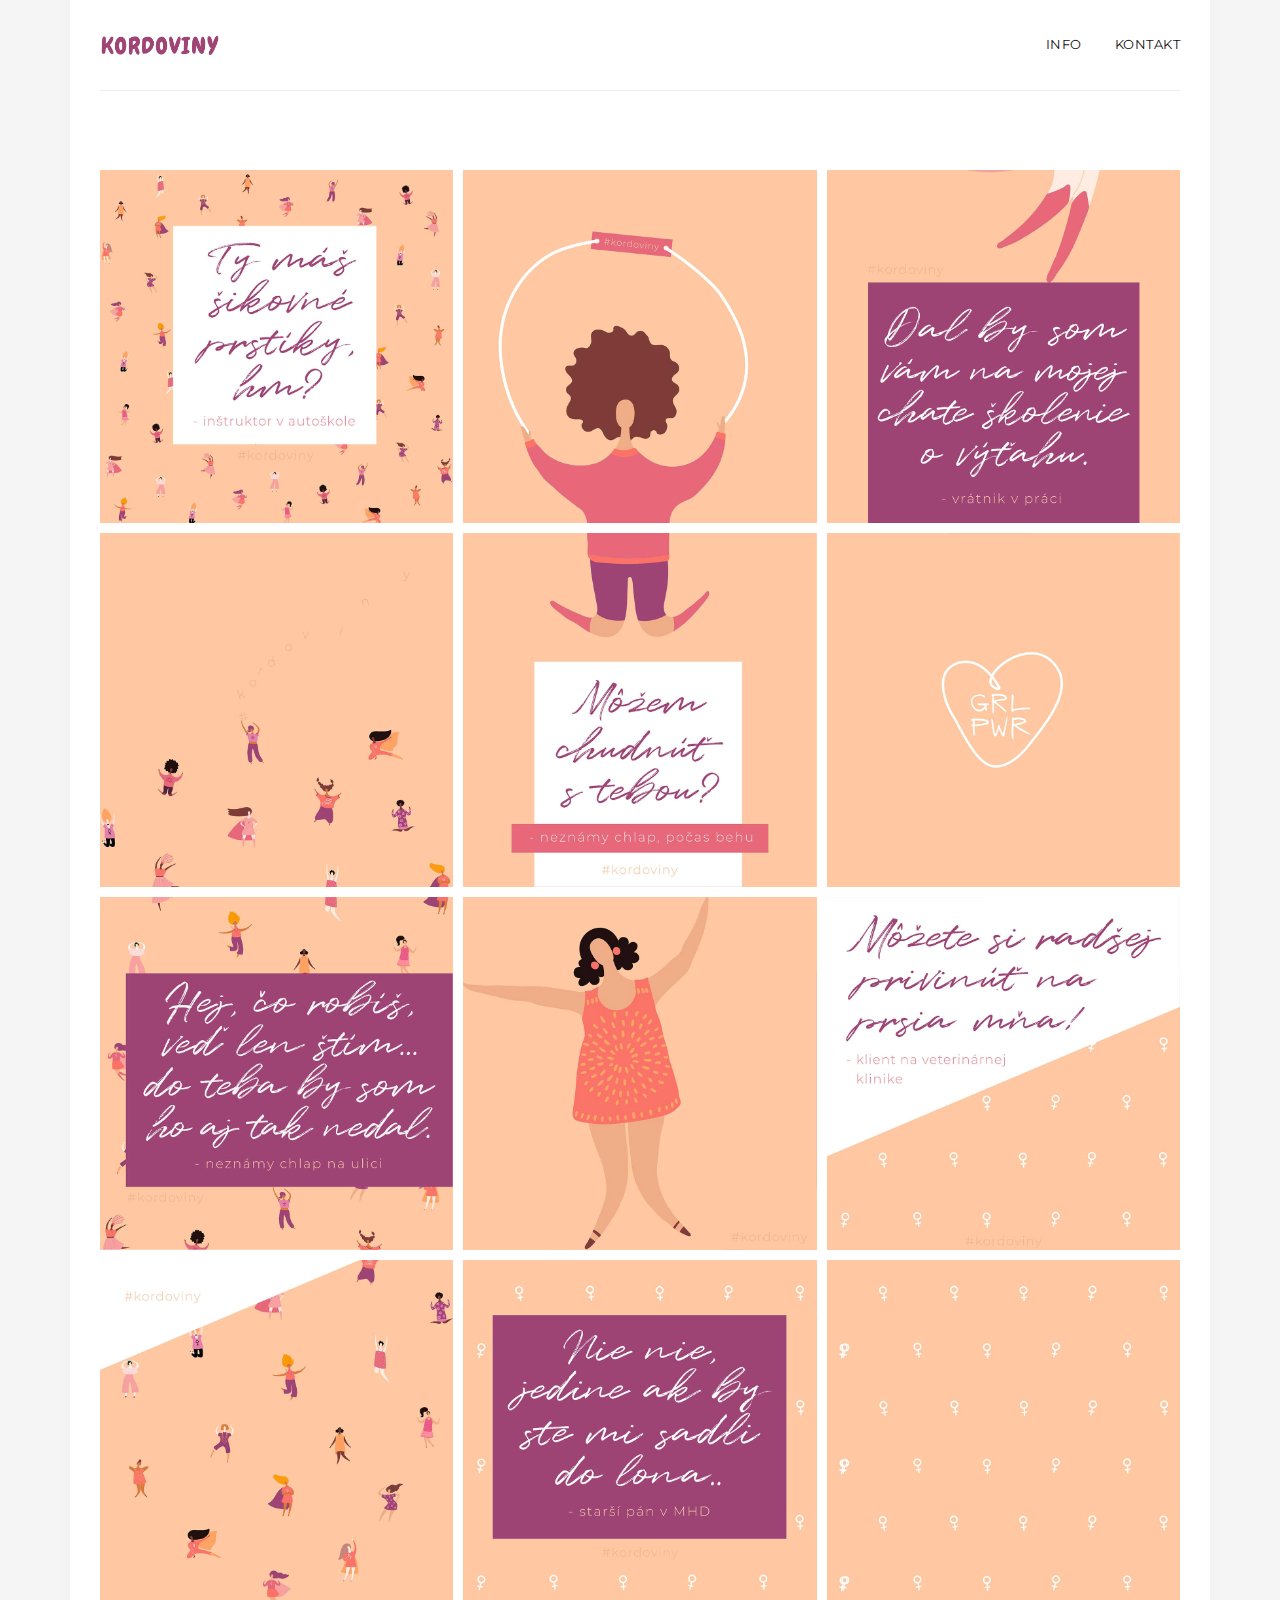
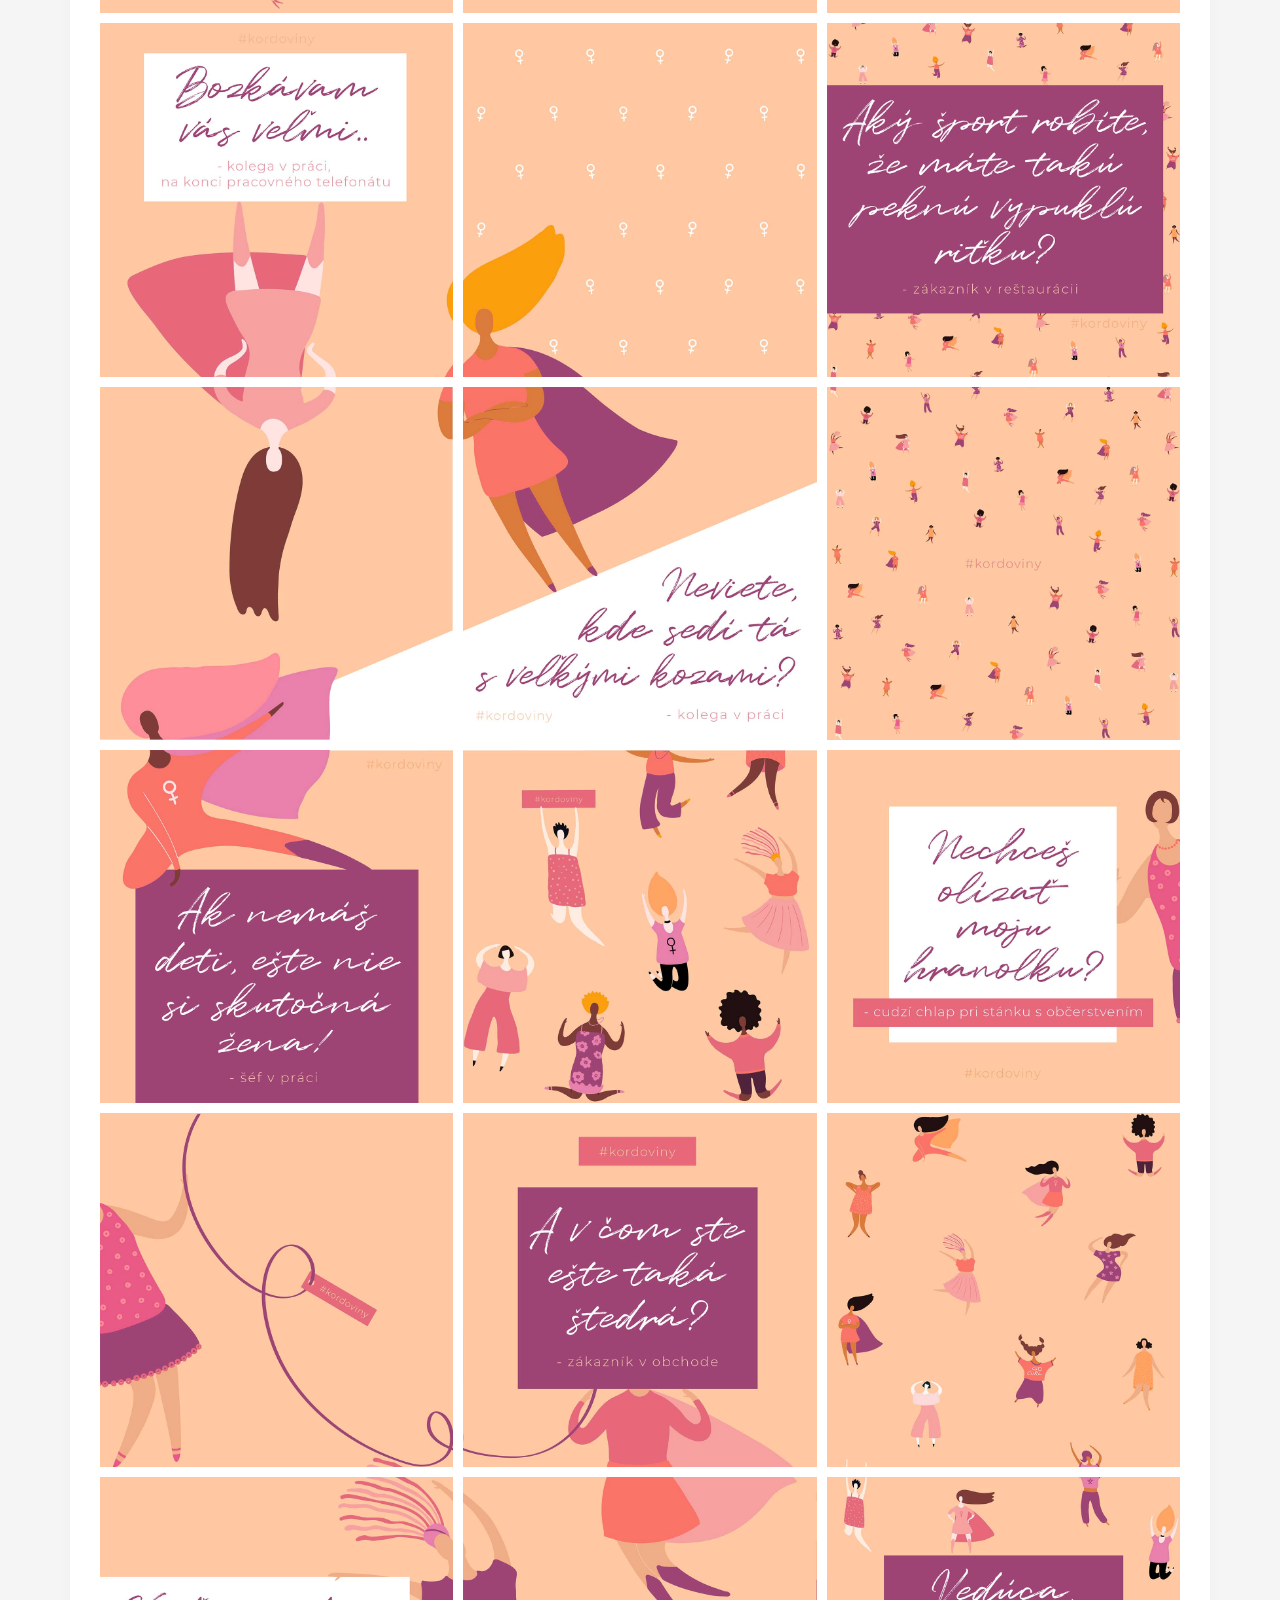
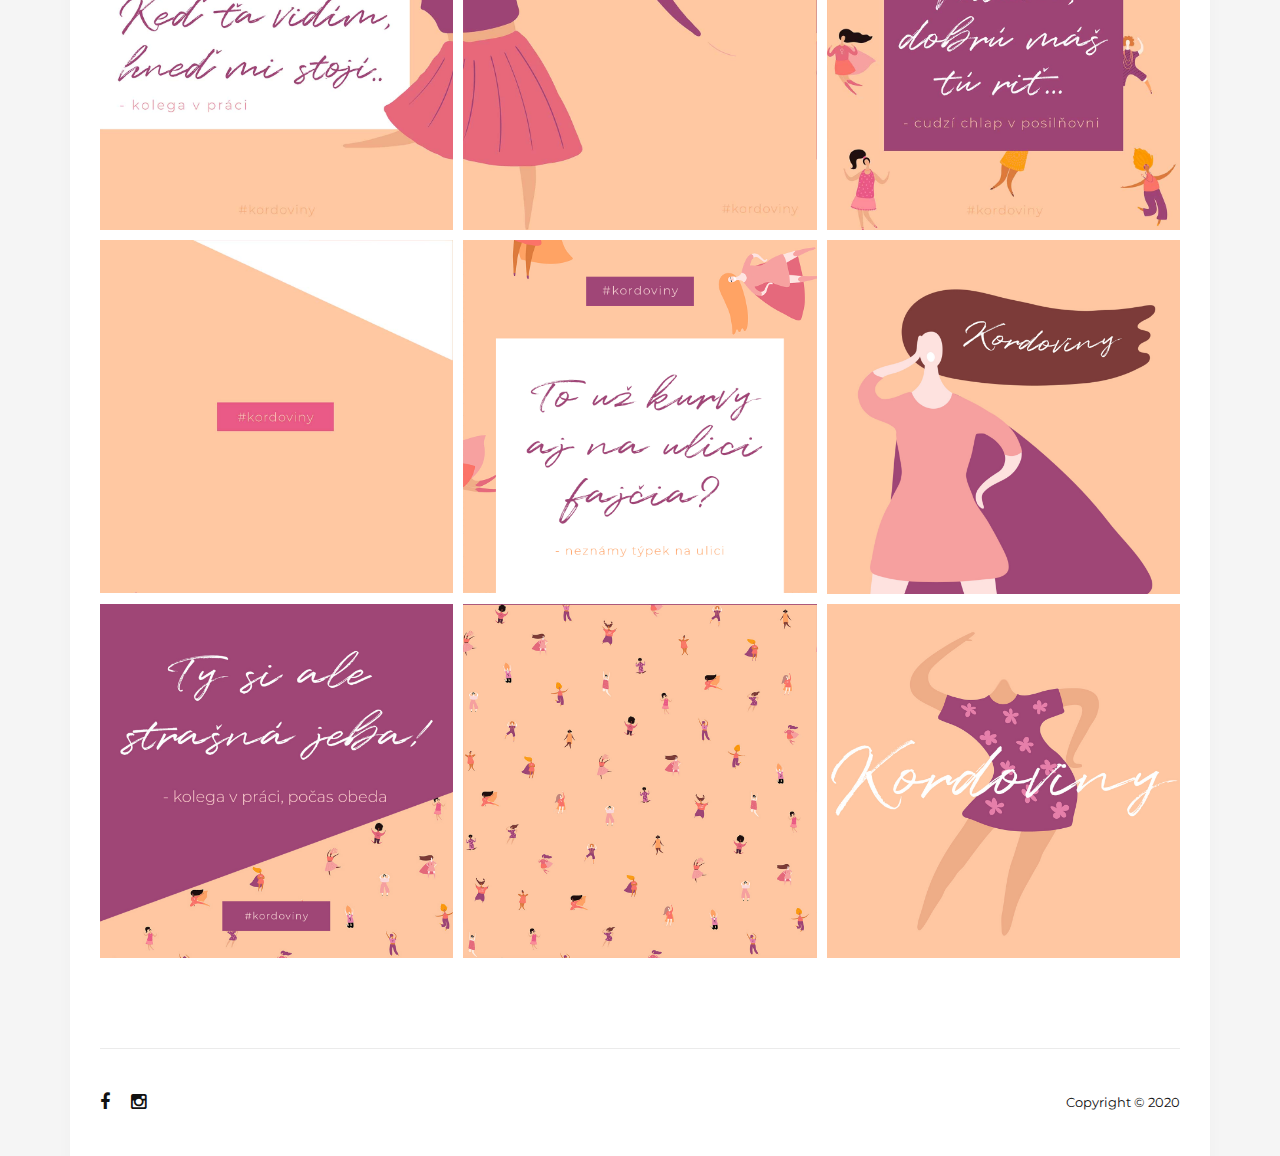
==== commit b34dd970: "fix styles for mobile" ====
--- a/index.html
+++ b/index.html
@@ -100,12 +100,16 @@
 			
 					<!-- 170 -->
 					<li class="col-xlarge-4 col-medium-4 ">
+						<span class="portfolio-item">
 							<img src="assets/img/kordoviny_170.jpg" class="image" alt="" />
+						</span>
 					</li>
 					
 					<!-- 169 -->
 					<li class="col-xlarge-4 col-medium-4 ">
+						<span class="portfolio-item">
 							<img src="assets/img/kordoviny_169.jpg" class="image" alt="" />
+						</span>
 					</li>
 					
 					<!-- 168 -->
@@ -118,12 +122,16 @@
 									
 					<!-- 167 -->
 					<li class="col-xlarge-4 col-medium-4 ">
+						<span class="portfolio-item">
 							<img src="assets/img/kordoviny_167.jpg" class="image" alt="" />
+						</span>
 					</li>
 					
 					<!-- 166 -->
 					<li class="col-xlarge-4 col-medium-4 design">
+						<span class="portfolio-item">
 							<img src="assets/img/kordoviny_166.jpg" class="image" alt="" />
+						</span>
 					</li>
 					
 					<!-- 165 -->
@@ -142,12 +150,16 @@
 					
 					<!-- 163 -->
 					<li class="col-xlarge-4 col-medium-4 ">
+						<span class="portfolio-item">
 							<img src="assets/img/kordoviny_163.jpg" class="image" alt="" />
+						</span>
 					</li>
 					
 					<!-- 162 -->
 					<li class="col-xlarge-4 col-medium-4 design">
+						<span class="portfolio-item">
 							<img src="assets/img/kordoviny_162.jpg" class="image" alt="" />
+						</span>
 					</li>
 					
 					<!-- 161 -->
@@ -159,12 +171,16 @@
 					
 					<!-- 160 -->
 					<li class="col-xlarge-4 col-medium-4 ">
+						<span class="portfolio-item">
 							<img src="assets/img/kordoviny_160.jpg" class="image" alt="" />
+						</span>
 					</li>
 					
 					<!-- 159 -->
 					<li class="col-xlarge-4 col-medium-4 design">
+						<span class="portfolio-item">
 							<img src="assets/img/kordoviny_159.jpg" class="image" alt="" />
+						</span>
 					</li>
 					
 					<!-- 158 -->
@@ -176,12 +192,15 @@
 					
 					<!-- 157 -->
 					<li class="col-xlarge-4 col-medium-4 ">
+						<span class="portfolio-item">
 							<img src="assets/img/kordoviny_157.jpg" class="image" alt="" />
 					</li>
 					
 					<!-- 156 -->
 					<li class="col-xlarge-4 col-medium-4 ">
+						<span class="portfolio-item">
 							<img src="assets/img/kordoviny_156.jpg" class="image" alt="" />
+						</span>
 					</li>
 					
 					<!-- 155 -->
@@ -193,12 +212,16 @@
 					
 					<!-- 154 -->
 					<li class="col-xlarge-4 col-medium-4 ">
+						<span class="portfolio-item">
 							<img src="assets/img/kordoviny_154.jpg" class="image" alt="" />
+						</span>
 					</li>
 					
 					<!-- 153 -->
 					<li class="col-xlarge-4 col-medium-4 ">
+						<span class="portfolio-item">
 							<img src="assets/img/kordoviny_153.jpg" class="image" alt="" />
+						</span>
 					</li>
 					
 					<!-- 152 -->
@@ -210,12 +233,16 @@
 					
 					<!-- 151 -->
 					<li class="col-xlarge-4 col-medium-4 ">
+						<span class="portfolio-item">
 							<img src="assets/img/kordoviny_151.jpg" class="image" alt="" />
+						</span>
 					</li>
 					
 					<!-- 150 -->
 					<li class="col-xlarge-4 col-medium-4 ">
+						<span class="portfolio-item">
 							<img src="assets/img/kordoviny_150.jpg" class="image" alt="" />
+						</span>
 					</li>
 					
 					<!-- 149 -->
@@ -227,12 +254,16 @@
 					
 					<!-- 148 -->
 					<li class="col-xlarge-4 col-medium-4 ">
+						<span class="portfolio-item">
 							<img src="assets/img/kordoviny_148.jpg" class="image" alt="" />
+						</span>
 					</li>
 					
 					<!-- 147 -->
 					<li class="col-xlarge-4 col-medium-4 ">
+						<span class="portfolio-item">
 							<img src="assets/img/kordoviny_147.jpg" class="image" alt="" />
+						</span>
 					</li>
 					
 					<!-- 146 -->
@@ -244,12 +275,16 @@
 					
 					<!-- 145 -->
 					<li class="col-xlarge-4 col-medium-4 ">
+						<span class="portfolio-item">
 							<img src="assets/img/kordoviny_145.jpg" class="image" alt="" />
+						</span>
 					</li>
 					
 					<!-- 144 -->
 					<li class="col-xlarge-4 col-medium-4 ">
+						<span class="portfolio-item">
 							<img src="assets/img/kordoviny_144.jpg" class="image" alt="" />
+						</span>
 					</li>					
 					
 					<!-- 143 -->
@@ -271,23 +306,24 @@
 
 					<!-- 004 -->
 					<li class="col-xlarge-4 col-medium-4 design">
+						<span class="portfolio-item">
 							<img src="assets/img/kordoviny_4.jpg" class="image" alt="" />
+						</span>
 												
 					</li>
 														
 					<!-- 003 -->
 					<li class="col-xlarge-4 col-medium-4 design">
-						
+						<span class="portfolio-item">
 							<img src="assets/img/kordoviny_3.jpg" class="image" alt="" />
-							
-						</a>
+						</span>
 					</li>
 					
 					<!-- 002 -->
 					<li class="col-xlarge-4 col-medium-4 design">
-						
+						<span class="portfolio-item">
 							<img src="assets/img/kordoviny_2.jpg" class="image" alt="" />
-													
+						</span>
 					</li>
 					
 					<!-- 001 -->
--- a/assets/css/style.css
+++ b/assets/css/style.css
@@ -594,4 +594,27 @@
 	.feature-column-section .row:last-child{margin-bottom:0;}
 
 	.column-item{height:40px;text-align:center;background-color:#242424;}
-	.column-item p{font-size:13px;color:#ffffff;font-family: 'Montserrat', sans-serif;font-weight:400;padding-top:11px;}+	.column-item p{font-size:13px;color:#ffffff;font-family: 'Montserrat', sans-serif;font-weight:400;padding-top:11px;}
+
+
+
+
+/* Mobile */
+@media screen and (max-width:767px) {
+
+	.col-medium-4{width:32%; display: inline-block;}
+
+	.portfolio-section *[class*="col-"] {
+		padding: 0px 1px;
+	}
+
+	.portfolio-item {
+		margin-bottom: 1px;
+	}
+	body.boxed .portfolio-section .container {
+		padding: 0px 10px 0px 17px;
+	}
+	.header-main .container {
+		background-color: white;
+	}
+}
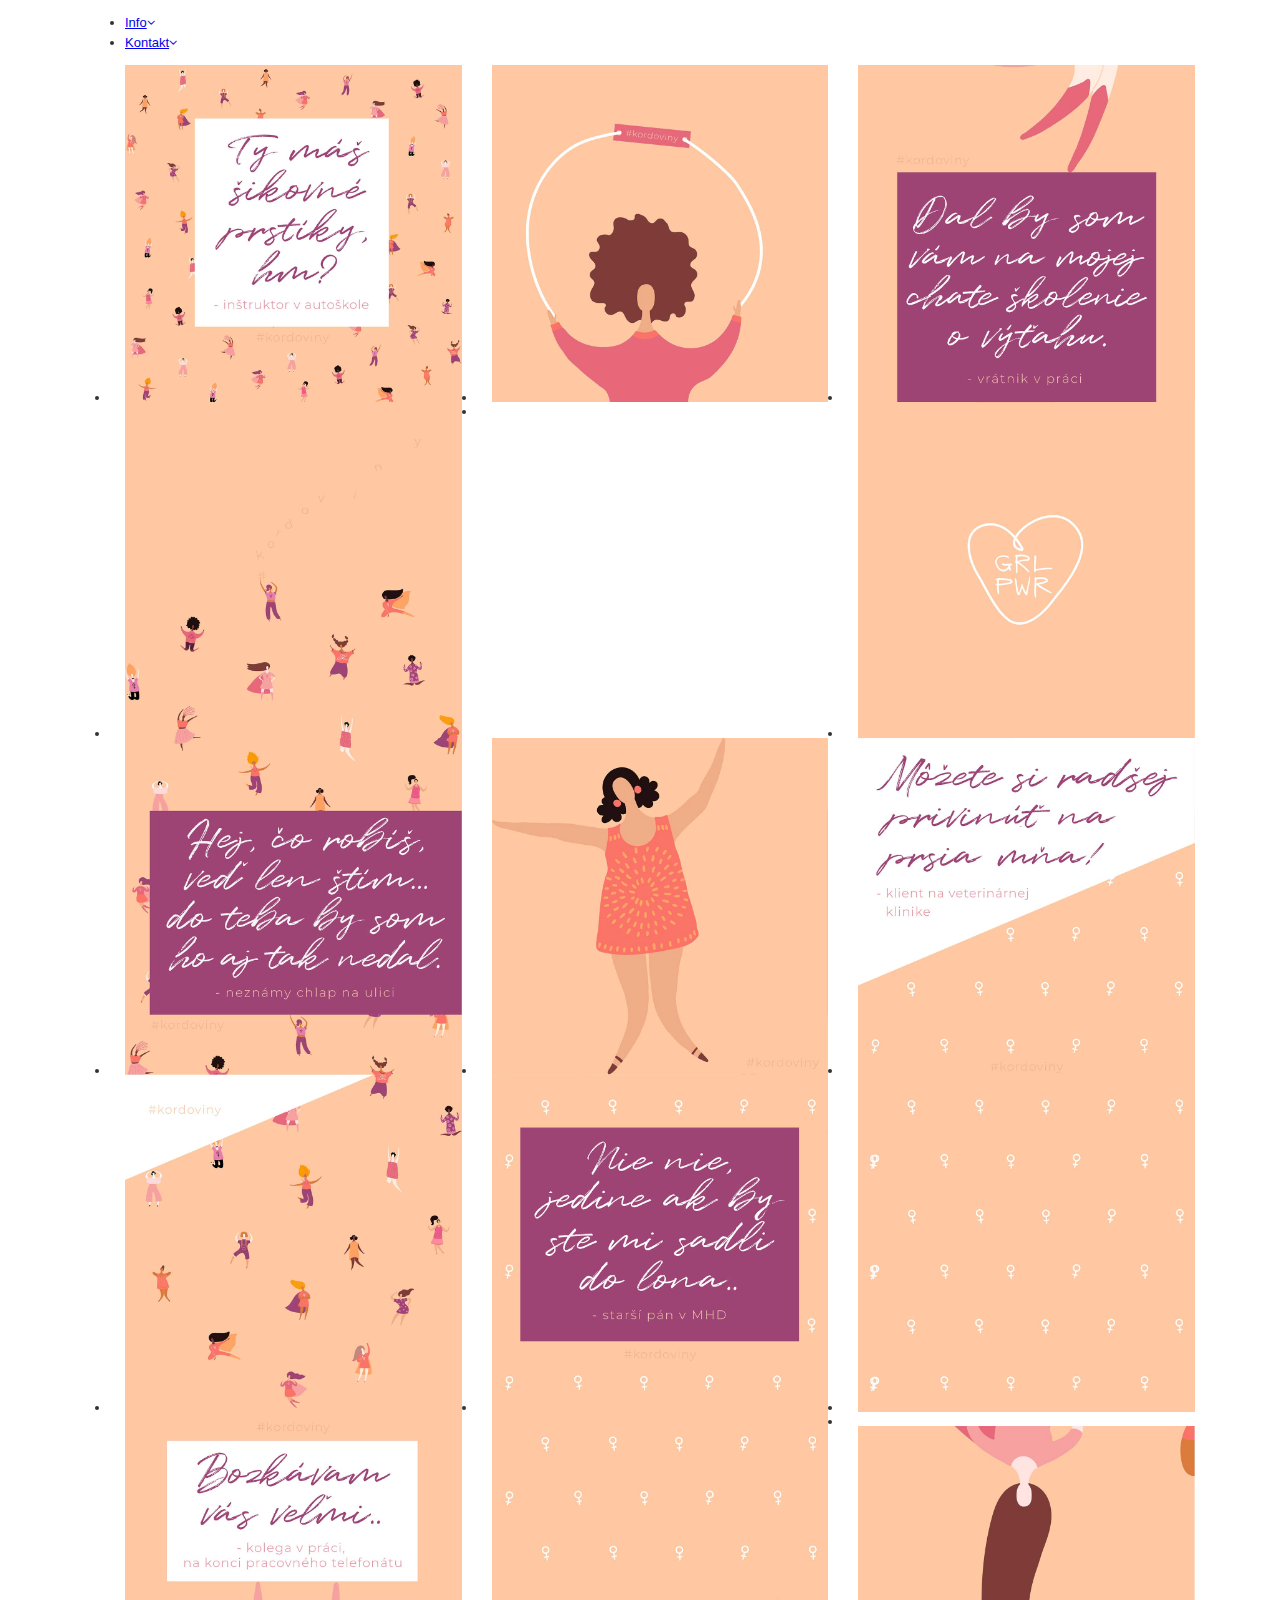
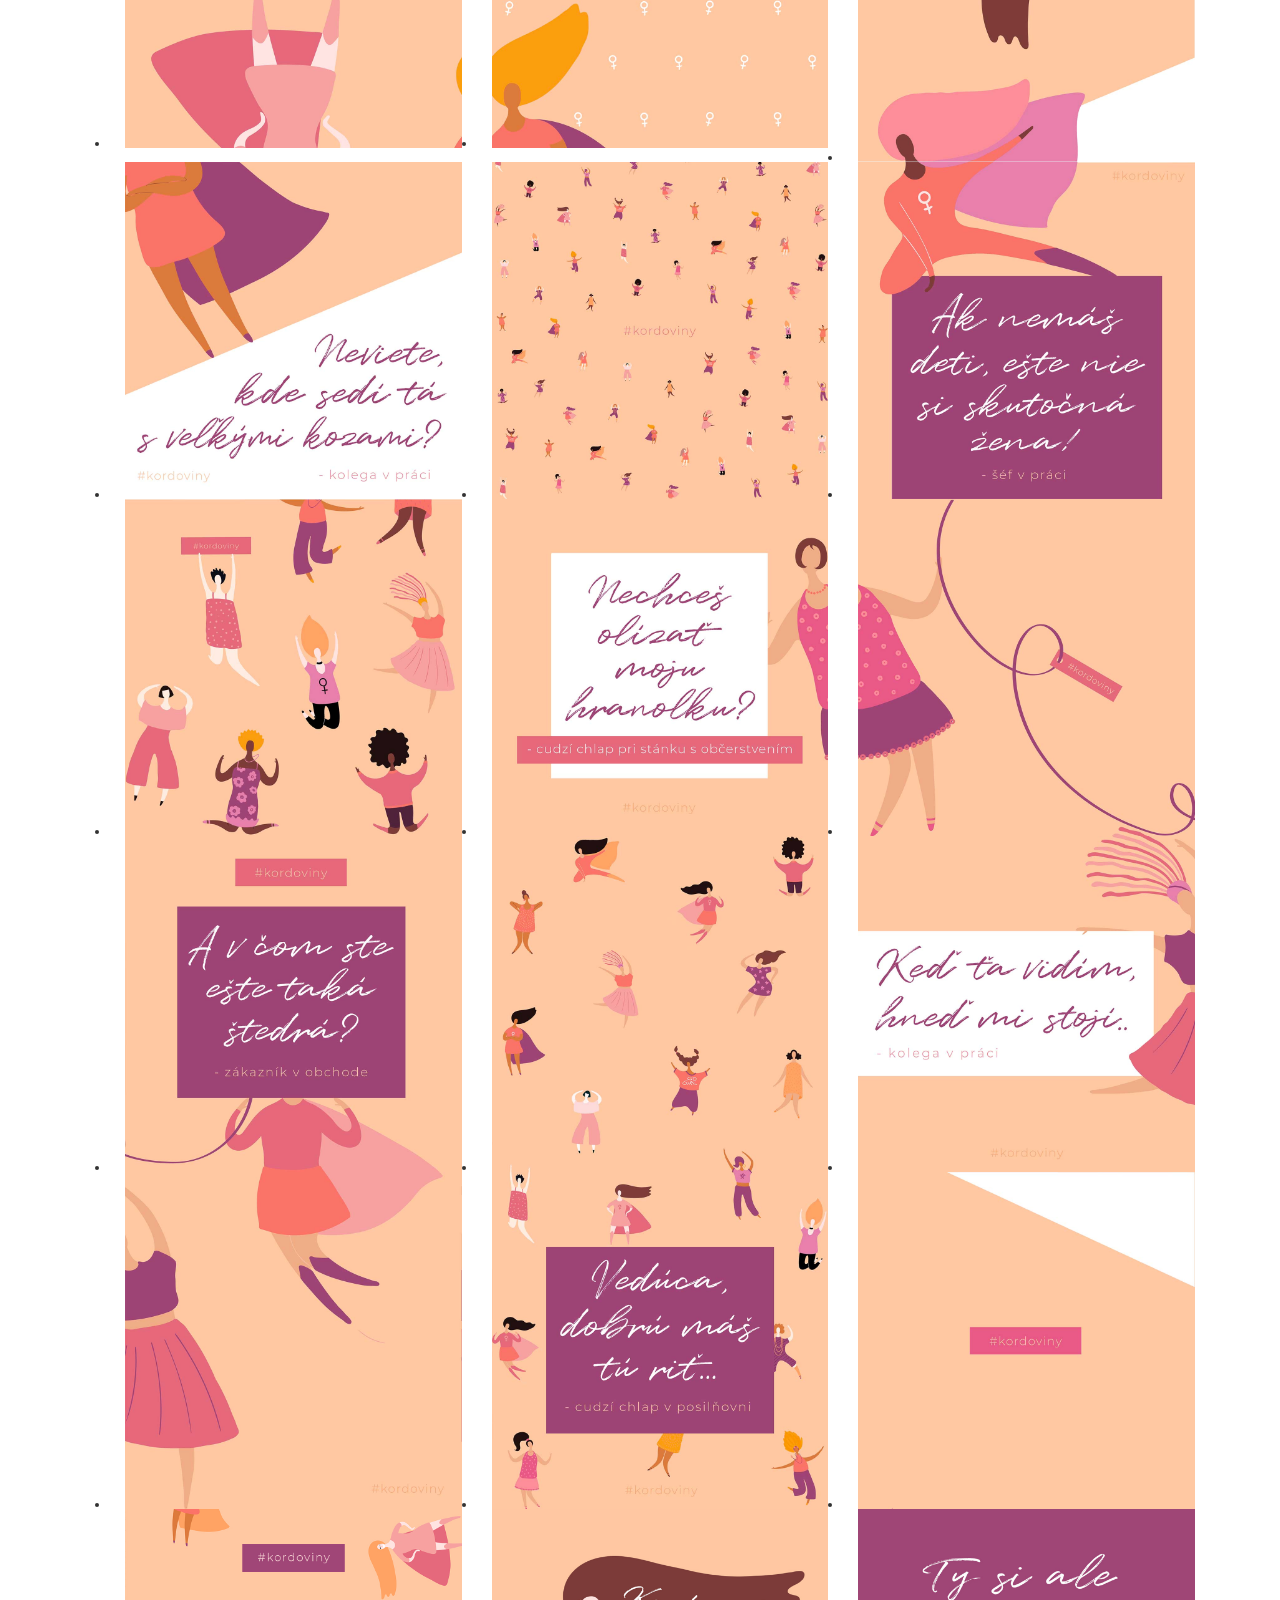
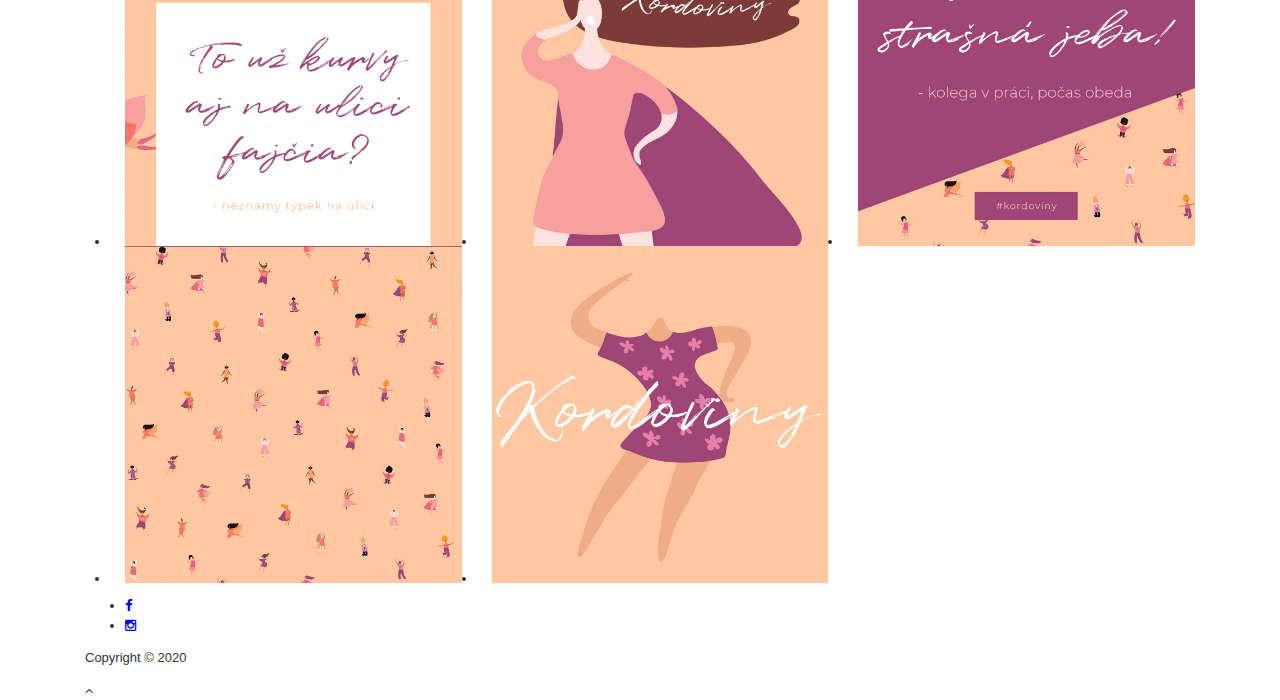
==== commit 4af23a59: "anicka zmenila veci" ====
--- a/index.html
+++ b/index.html
@@ -114,9 +114,9 @@
 					
 					<!-- 168 -->
 					<li class="col-xlarge-4 col-medium-4 ">
-						<a href="#" class="portfolio-item">
+						<span  class="portfolio-item">
 							<img src="assets/img/kordoviny_168.jpg" class="image" alt="" />
-						</a>
+						</span>
 					</li>
 					
 									
@@ -136,16 +136,16 @@
 					
 					<!-- 165 -->
 					<li class="col-xlarge-4 col-medium-4 design">
-						<a href="#" class="portfolio-item">
+						<span  class="portfolio-item">
 							<img src="assets/img/kordoviny_165.jpg" class="image" alt="" />
-						</a>
+						</span>
 					</li>
 					
 					<!-- 164 -->
 					<li class="col-xlarge-4 col-medium-4 design">
-						<a href="#" class="portfolio-item">
+						<span  class="portfolio-item">
 							<img src="assets/img/kordoviny_164.jpg" class="image" alt="" />
-						</a>
+						</span>
 					</li>
 					
 					<!-- 163 -->
@@ -164,9 +164,9 @@
 					
 					<!-- 161 -->
 					<li class="col-xlarge-4 col-medium-4 design">
-						<a href="#" class="portfolio-item">
+						<span  class="portfolio-item">
 							<img src="assets/img/kordoviny_161.jpg" class="image" alt="" />
-						</a>
+						</span>
 					</li>
 					
 					<!-- 160 -->
@@ -185,15 +185,16 @@
 					
 					<!-- 158 -->
 					<li class="col-xlarge-4 col-medium-4 ">
-						<a href="#" class="portfolio-item">
+						<span  class="portfolio-item">
 							<img src="assets/img/kordoviny_158.jpg" class="image" alt="" />
-						</a>
+						</span>
 					</li>
 					
 					<!-- 157 -->
 					<li class="col-xlarge-4 col-medium-4 ">
 						<span class="portfolio-item">
 							<img src="assets/img/kordoviny_157.jpg" class="image" alt="" />
+						</span>	
 					</li>
 					
 					<!-- 156 -->
@@ -205,9 +206,9 @@
 					
 					<!-- 155 -->
 					<li class="col-xlarge-4 col-medium-4 ">
-						<a href="#" class="portfolio-item">
+						<span  class="portfolio-item">
 							<img src="assets/img/kordoviny_155.jpg" class="image" alt="" />
-						</a>
+						</span>
 					</li>
 					
 					<!-- 154 -->
@@ -226,9 +227,9 @@
 					
 					<!-- 152 -->
 					<li class="col-xlarge-4 col-medium-4 ">
-						<a href="#" class="portfolio-item">
+						<span  class="portfolio-item">
 							<img src="assets/img/kordoviny_152.jpg" class="image" alt="" />
-						</a>
+						</span>
 					</li>
 					
 					<!-- 151 -->
@@ -247,9 +248,9 @@
 					
 					<!-- 149 -->
 					<li class="col-xlarge-4 col-medium-4 ">
-						<a href="#" class="portfolio-item">
+						<span  class="portfolio-item">
 							<img src="assets/img/kordoviny_149.jpg" class="image" alt="" />
-						</a>
+						</span>
 					</li>
 					
 					<!-- 148 -->
@@ -268,9 +269,9 @@
 					
 					<!-- 146 -->
 					<li class="col-xlarge-4 col-medium-4 ">
-						<a href="#" class="portfolio-item">
+						<span  class="portfolio-item">
 							<img src="assets/img/kordoviny_146.jpg" class="image" alt="" />
-						</a>
+						</span>
 					</li>
 					
 					<!-- 145 -->
@@ -289,19 +290,18 @@
 					
 					<!-- 143 -->
 					<li class="col-xlarge-4 col-medium-4 design">
-						<a href="kordoviny_post-1.html" class="portfolio-item">
+						<span  class="portfolio-item">
 							<img src="assets/img/kordoviny_143.jpg" class="image" alt="" />
-						</a>
+						</span>
 					</li>
 					
 					
 					
 					<!-- 005 -->
 					<li class="col-xlarge-4 col-medium-4 design">
-						<a href="#" class="portfolio-item">
+						<span  class="portfolio-item">
 							<img src="assets/img/kordoviny_5.jpg" class="image" alt="" />
-							
-						</a>
+						</span>
 					</li>
 
 					<!-- 004 -->
@@ -328,16 +328,9 @@
 					
 					<!-- 001 -->
 					<li class="col-xlarge-4 col-medium-4 design">
-						<a href="kordoviny_post-1.html" class="portfolio-item">
+						<span  class="portfolio-item">
 							<img src="assets/img/kordoviny_1.jpg" class="image" alt="" />
-							<!-- portfolio item hover -->
-							<div class="portfolio-hover">
-								<div class="portfolio-hover-content">
-									<h3 class="font-montserrat-reg">Ahojte!</h3>
-									<p class="font-opensans-reg">19.8.2019</p>
-								</div>
-							</div>
-						</a>
+						</span>	
 					</li>
 					
 				
